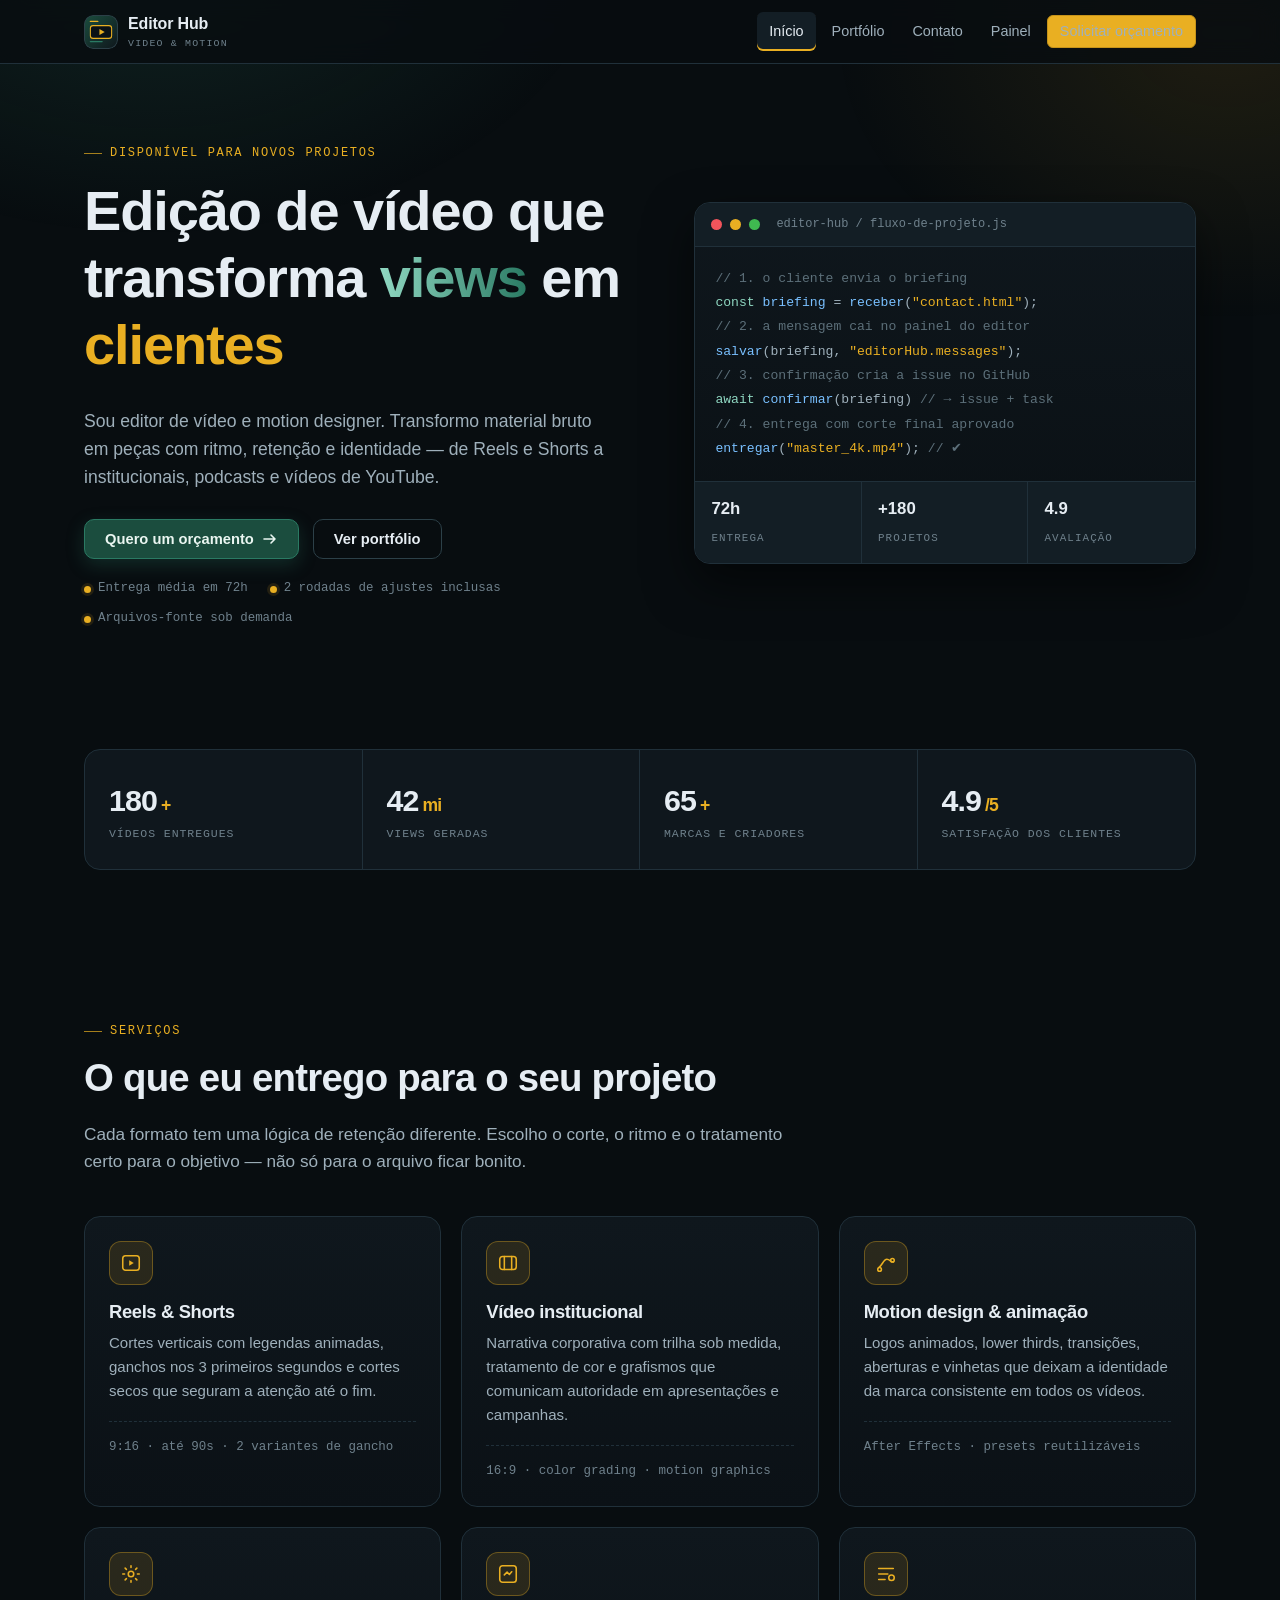
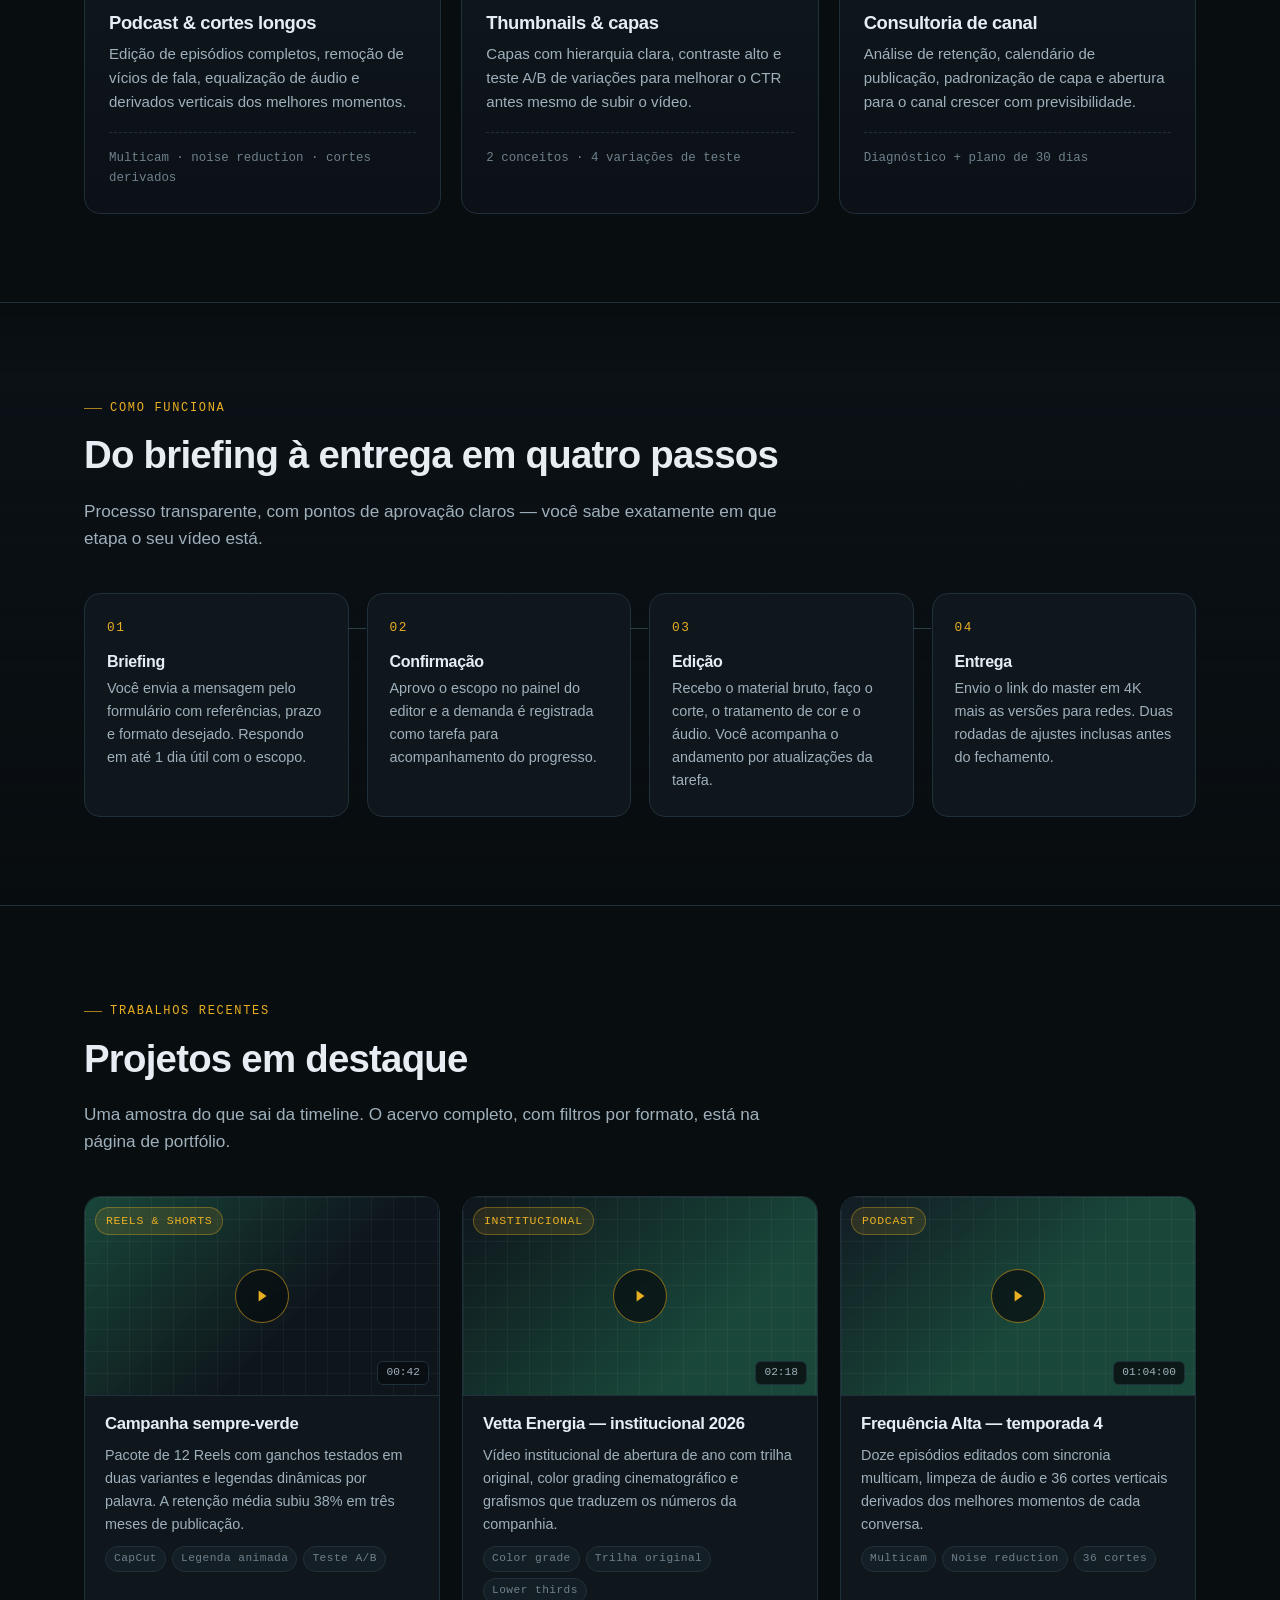
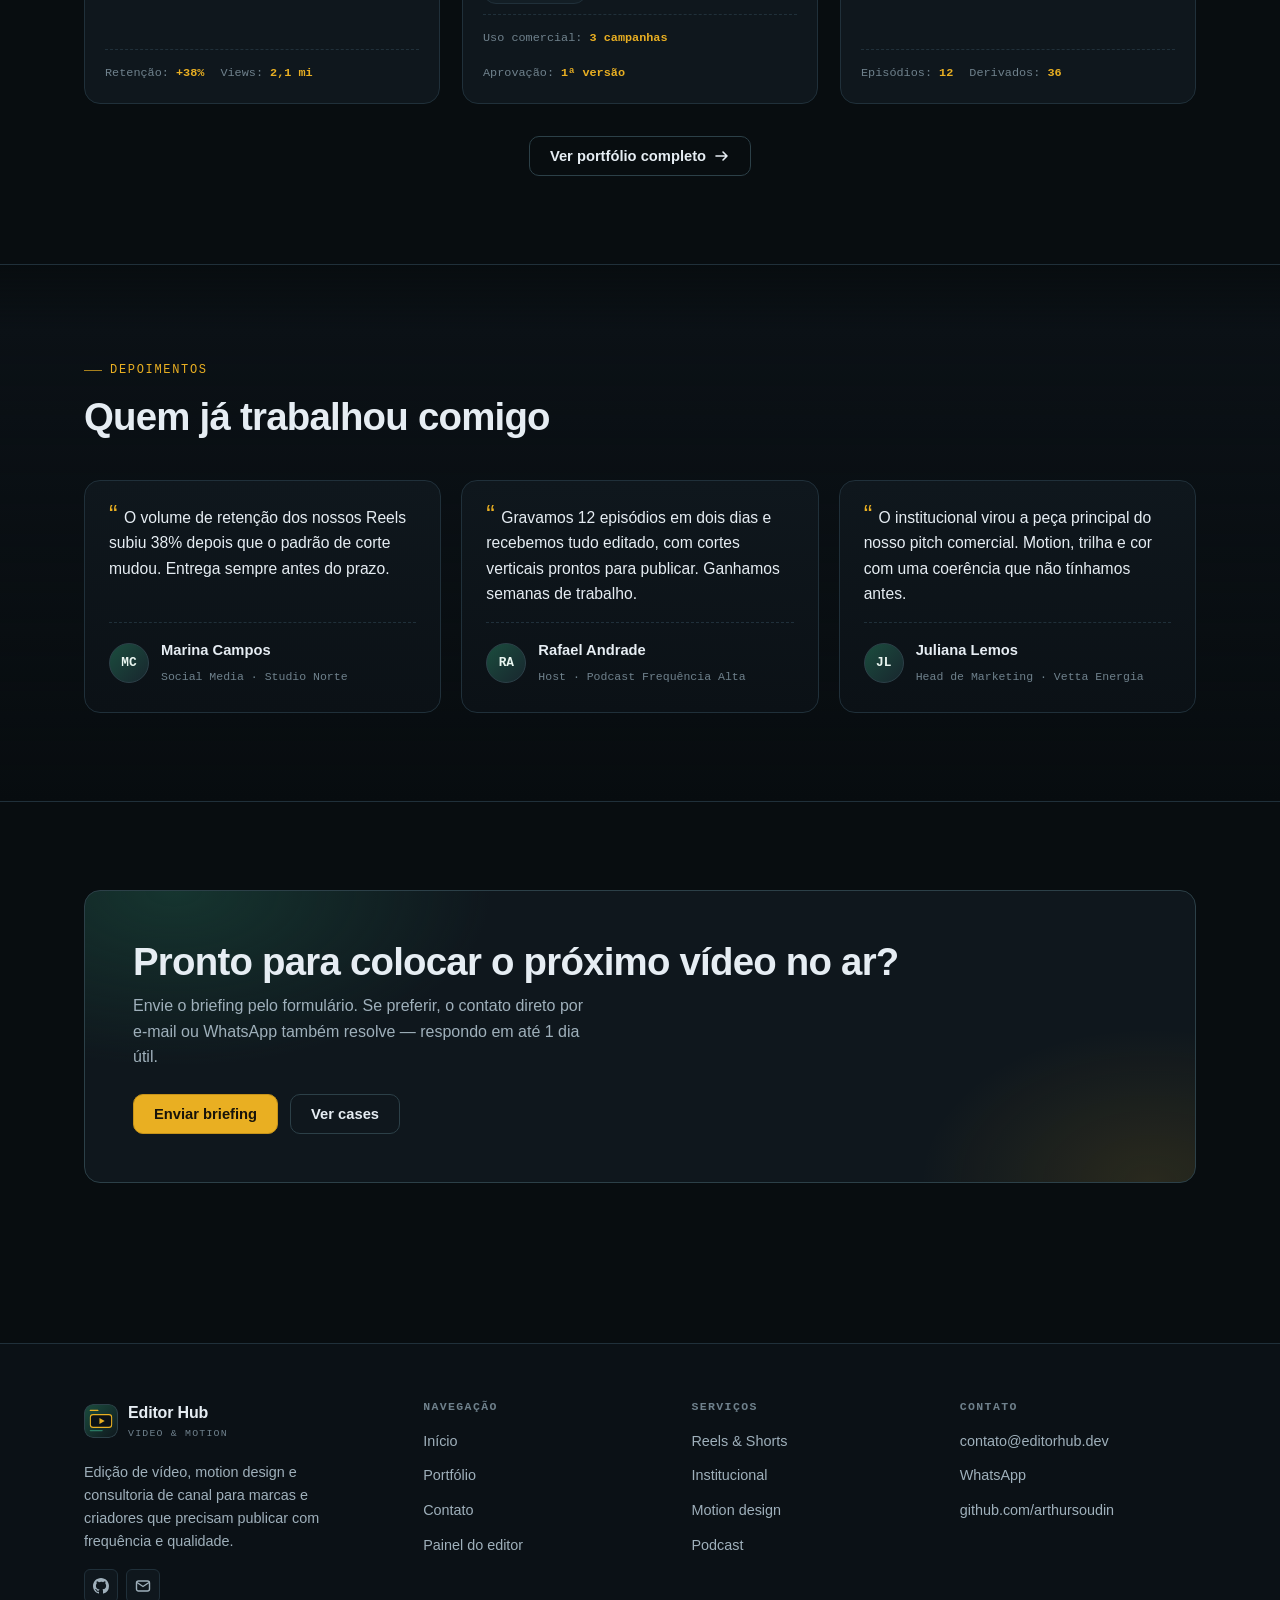
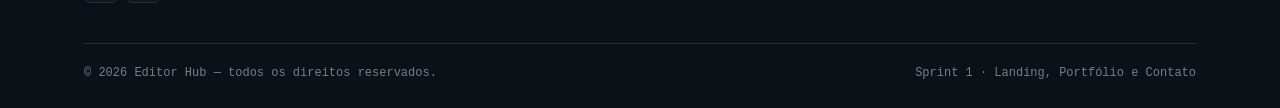
==== src/client/index.html @ c3c6f7ea "Primeiro commit basico do codigo" ====
<!DOCTYPE html>
<html lang="pt-BR">
<head>
  <meta charset="UTF-8" />
  <meta name="viewport" content="width=device-width, initial-scale=1.0" />
  <title>Editor Hub — Edição de vídeo que gera resultado</title>
  <meta name="description" content="Edição de vídeo, motion design e cortes estratégicos para marcas e criadores. Reels, Shorts, institucionais e YouTube com entrega rápida e padrão de cinema." />
  <meta name="theme-color" content="#080d10" />
  <meta name="author" content="arthursoudin" />
  <meta property="og:type" content="website" />
  <meta property="og:title" content="Editor Hub — Edição de vídeo que gera resultado" />
  <meta property="og:description" content="Portfólio, serviços e contato direto com o editor. Reels, Shorts, institucionais e motion design." />
  <meta property="og:locale" content="pt_BR" />
  <link rel="icon" type="image/svg+xml" href="../../public/assets/logo.svg" />
  <script>document.documentElement.classList.add("js");</script>
  <link rel="stylesheet" href="style.css" />
</head>
<body>
  <a class="skip-link" href="#main">Ir para o conteúdo</a>

  <!-- ================= HEADER ================= -->
  <header class="site-header">
    <div class="site-header__inner">
      <a class="brand" href="index.html" aria-label="Editor Hub — página inicial">
        <img class="brand__mark" src="../../public/assets/logo.svg" alt="" width="34" height="34" />
        <span class="brand__text">
          Editor Hub
          <small>video &amp; motion</small>
        </span>
      </a>

      <button class="nav-toggle" type="button" aria-expanded="false" aria-controls="site-nav" aria-label="Abrir menu">
        <span class="nav-toggle__bars"></span>
      </button>

      <nav class="site-nav" id="site-nav" aria-label="Navegação principal">
        <ul>
          <li><a href="index.html" data-nav="index">Início</a></li>
          <li><a href="portfolio.html" data-nav="portfolio">Portfólio</a></li>
          <li><a href="contact.html" data-nav="contact">Contato</a></li>
          <li><a href="../../src/admin/dashboard.html" data-nav="admin">Painel</a></li>
          <li><a class="btn btn--accent btn--sm" href="contact.html">Solicitar orçamento</a></li>
        </ul>
      </nav>
    </div>
  </header>

  <main id="main">
    <!-- ================= HERO ================= -->
    <section class="hero">
      <div class="container hero__grid">
        <div class="reveal">
          <span class="eyebrow">Disponível para novos projetos</span>
          <h1 class="hero__title">
            Edição de vídeo que transforma <em>views</em> em <span>clientes</span>
          </h1>
          <p class="hero__lead">
            Sou editor de vídeo e motion designer. Transformo material bruto em peças com
            ritmo, retenção e identidade — de Reels e Shorts a institucionais, podcasts e
            vídeos de YouTube.
          </p>

          <div class="hero__actions">
            <a class="btn btn--primary" href="contact.html">
              Quero um orçamento
              <svg viewBox="0 0 16 16" width="16" height="16" fill="none" stroke="currentColor" stroke-width="1.6" aria-hidden="true"><path d="M2 8h11M9 4l4 4-4 4" stroke-linecap="round" stroke-linejoin="round" /></svg>
            </a>
            <a class="btn btn--ghost" href="portfolio.html">Ver portfólio</a>
          </div>

          <div class="hero__meta">
            <span><i class="dot"></i> Entrega média em 72h</span>
            <span><i class="dot"></i> 2 rodadas de ajustes inclusas</span>
            <span><i class="dot"></i> Arquivos-fonte sob demanda</span>
          </div>
        </div>

        <div class="panel reveal reveal--delay-2" aria-hidden="true">
          <div class="panel__bar">
            <span class="dot-window"></span>
            <span class="dot-window"></span>
            <span class="dot-window"></span>
            <span class="panel__title">editor-hub / fluxo-de-projeto.js</span>
          </div>
          <div class="panel__body">
            <span class="ln"><span class="cmt">// 1. o cliente envia o briefing</span></span>
            <span class="ln"><span class="key">const</span> <span class="fn">briefing</span> = <span class="fn">receber</span>(<span class="str">"contact.html"</span>);</span>
            <span class="ln"></span>
            <span class="ln"><span class="cmt">// 2. a mensagem cai no painel do editor</span></span>
            <span class="ln"><span class="fn">salvar</span>(briefing, <span class="str">"editorHub.messages"</span>);</span>
            <span class="ln"></span>
            <span class="ln"><span class="cmt">// 3. confirmação cria a issue no GitHub</span></span>
            <span class="ln"><span class="key">await</span> <span class="fn">confirmar</span>(briefing) <span class="cmt">// → issue + task</span></span>
            <span class="ln"></span>
            <span class="ln"><span class="cmt">// 4. entrega com corte final aprovado</span></span>
            <span class="ln"><span class="fn">entregar</span>(<span class="str">"master_4k.mp4"</span>); <span class="cmt">// ✔</span></span>
          </div>
          <div class="panel__hud">
            <div><strong>72h</strong><span>entrega</span></div>
            <div><strong>+180</strong><span>projetos</span></div>
            <div><strong>4.9</strong><span>avaliação</span></div>
          </div>
        </div>
      </div>
    </section>
    <!-- ================= STATS ================= -->
    <section class="section section--tight">
      <div class="container">
        <div class="stats reveal">
          <div class="stat">
            <div class="stat__value">180<i>+</i></div>
            <div class="stat__label">Vídeos entregues</div>
          </div>
          <div class="stat">
            <div class="stat__value">42<i>mi</i></div>
            <div class="stat__label">Views geradas</div>
          </div>
          <div class="stat">
            <div class="stat__value">65<i>+</i></div>
            <div class="stat__label">Marcas e criadores</div>
          </div>
          <div class="stat">
            <div class="stat__value">4.9<i>/5</i></div>
            <div class="stat__label">Satisfação dos clientes</div>
          </div>
        </div>
      </div>
    </section>

    <!-- ================= SERVIÇOS ================= -->
    <section class="section" id="servicos">
      <div class="container">
        <div class="section-head reveal">
          <span class="eyebrow">Serviços</span>
          <h2>O que eu entrego para o seu projeto</h2>
          <p class="lead">
            Cada formato tem uma lógica de retenção diferente. Escolho o corte, o ritmo e o
            tratamento certo para o objetivo — não só para o arquivo ficar bonito.
          </p>
        </div>

        <div class="grid grid--3">
          <article class="card card--interactive reveal">
            <div class="card__icon">
              <svg viewBox="0 0 24 24" fill="none" stroke="currentColor" stroke-width="1.7" aria-hidden="true"><rect x="3" y="4" width="18" height="16" rx="3" /><path d="M10 9l5 3-5 3V9z" fill="currentColor" stroke="none" /></svg>
            </div>
            <h3 class="card__title">Reels &amp; Shorts</h3>
            <p class="card__text">
              Cortes verticais com legendas animadas, ganchos nos 3 primeiros segundos e
              cortes secos que seguram a atenção até o fim.
            </p>
            <div class="card__foot">9:16 · até 90s · 2 variantes de gancho</div>
          </article>

          <article class="card card--interactive reveal reveal--delay-1">
            <div class="card__icon">
              <svg viewBox="0 0 24 24" fill="none" stroke="currentColor" stroke-width="1.7" aria-hidden="true"><rect x="3" y="5" width="18" height="14" rx="3" /><path d="M8 5v14M16 5v14" stroke-linecap="round" /></svg>
            </div>
            <h3 class="card__title">Vídeo institucional</h3>
            <p class="card__text">
              Narrativa corporativa com trilha sob medida, tratamento de cor e grafismos que
              comunicam autoridade em apresentações e campanhas.
            </p>
            <div class="card__foot">16:9 · color grading · motion graphics</div>
          </article>

          <article class="card card--interactive reveal reveal--delay-2">
            <div class="card__icon">
              <svg viewBox="0 0 24 24" fill="none" stroke="currentColor" stroke-width="1.7" aria-hidden="true"><path d="M4 17c4-2 5-9 9-9 3 0 4 3 7 3" stroke-linecap="round" /><circle cx="5" cy="19" r="2" /><circle cx="19" cy="9" r="2" /></svg>
            </div>
            <h3 class="card__title">Motion design &amp; animação</h3>
            <p class="card__text">
              Logos animados, lower thirds, transições, aberturas e vinhetas que deixam a
              identidade da marca consistente em todos os vídeos.
            </p>
            <div class="card__foot">After Effects · presets reutilizáveis</div>
          </article>

          <article class="card card--interactive reveal">
            <div class="card__icon">
              <svg viewBox="0 0 24 24" fill="none" stroke="currentColor" stroke-width="1.7" aria-hidden="true"><path d="M12 15a3 3 0 100-6 3 3 0 000 6z" /><path d="M12 3v2M12 19v2M3 12h2M19 12h2M5.6 5.6l1.4 1.4M17 17l1.4 1.4M18.4 5.6L17 7M7 17l-1.4 1.4" stroke-linecap="round" /></svg>
            </div>
            <h3 class="card__title">Podcast &amp; cortes longos</h3>
            <p class="card__text">
              Edição de episódios completos, remoção de vícios de fala, equalização de áudio
              e derivados verticais dos melhores momentos.
            </p>
            <div class="card__foot">Multicam · noise reduction · cortes derivados</div>
          </article>

          <article class="card card--interactive reveal reveal--delay-1">
            <div class="card__icon">
              <svg viewBox="0 0 24 24" fill="none" stroke="currentColor" stroke-width="1.7" aria-hidden="true"><rect x="3" y="3" width="18" height="18" rx="3" /><path d="M8 13l3-3 2.5 2.5L16 9.5" stroke-linecap="round" stroke-linejoin="round" /></svg>
            </div>
            <h3 class="card__title">Thumbnails &amp; capas</h3>
            <p class="card__text">
              Capas com hierarquia clara, contraste alto e teste A/B de variações para
              melhorar o CTR antes mesmo de subir o vídeo.
            </p>
            <div class="card__foot">2 conceitos · 4 variações de teste</div>
          </article>

          <article class="card card--interactive reveal reveal--delay-2">
            <div class="card__icon">
              <svg viewBox="0 0 24 24" fill="none" stroke="currentColor" stroke-width="1.7" aria-hidden="true"><path d="M4 6h16M4 12h10M4 18h7" stroke-linecap="round" /><circle cx="18" cy="16" r="3" /></svg>
            </div>
            <h3 class="card__title">Consultoria de canal</h3>
            <p class="card__text">
              Análise de retenção, calendário de publicação, padronização de capa e abertura
              para o canal crescer com previsibilidade.
            </p>
            <div class="card__foot">Diagnóstico + plano de 30 dias</div>
          </article>
        </div>
      </div>
    </section>
    <!-- ================= PROCESSO ================= -->
    <section class="section section--alt" id="processo">
      <div class="container">
        <div class="section-head reveal">
          <span class="eyebrow">Como funciona</span>
          <h2>Do briefing à entrega em quatro passos</h2>
          <p class="lead">
            Processo transparente, com pontos de aprovação claros — você sabe exatamente em
            que etapa o seu vídeo está.
          </p>
        </div>

        <div class="steps">
          <article class="step reveal">
            <h3>Briefing</h3>
            <p>
              Você envia a mensagem pelo formulário com referências, prazo e formato desejado.
              Respondo em até 1 dia útil com o escopo.
            </p>
          </article>
          <article class="step reveal reveal--delay-1">
            <h3>Confirmação</h3>
            <p>
              Aprovo o escopo no painel do editor e a demanda é registrada como tarefa para
              acompanhamento do progresso.
            </p>
          </article>
          <article class="step reveal reveal--delay-2">
            <h3>Edição</h3>
            <p>
              Recebo o material bruto, faço o corte, o tratamento de cor e o áudio. Você
              acompanha o andamento por atualizações da tarefa.
            </p>
          </article>
          <article class="step reveal reveal--delay-3">
            <h3>Entrega</h3>
            <p>
              Envio o link do master em 4K mais as versões para redes. Duas rodadas de ajustes
              inclusas antes do fechamento.
            </p>
          </article>
        </div>
      </div>
    </section>

    <!-- ================= DESTAQUES ================= -->
    <section class="section" id="destaques">
      <div class="container">
        <div class="section-head reveal">
          <span class="eyebrow">Trabalhos recentes</span>
          <h2>Projetos em destaque</h2>
          <p class="lead">
            Uma amostra do que sai da timeline. O acervo completo, com filtros por formato,
            está na página de portfólio.
          </p>
        </div>

        <div class="work-grid" id="featured-grid" data-featured="3">
          <noscript>
            <p class="empty-state">
              Ative o JavaScript para ver os destaques ou acesse
              <a href="portfolio.html">a página de portfólio</a>.
            </p>
          </noscript>
        </div>

        <div class="row mt-4" style="justify-content: center">
          <a class="btn btn--ghost" href="portfolio.html">
            Ver portfólio completo
            <svg viewBox="0 0 16 16" width="16" height="16" fill="none" stroke="currentColor" stroke-width="1.6" aria-hidden="true"><path d="M2 8h11M9 4l4 4-4 4" stroke-linecap="round" stroke-linejoin="round" /></svg>
          </a>
        </div>
      </div>
    </section>

    <!-- ================= DEPOIMENTOS ================= -->
    <section class="section section--alt" id="depoimentos">
      <div class="container">
        <div class="section-head reveal">
          <span class="eyebrow">Depoimentos</span>
          <h2>Quem já trabalhou comigo</h2>
        </div>

        <div class="grid grid--3">
          <article class="card quote reveal">
            <p class="quote__text">
              O volume de retenção dos nossos Reels subiu 38% depois que o padrão de corte
              mudou. Entrega sempre antes do prazo.
            </p>
            <div class="quote__author">
              <span class="avatar">MC</span>
              <span>
                <strong>Marina Campos</strong>
                <small>Social Media · Studio Norte</small>
              </span>
            </div>
          </article>

          <article class="card quote reveal reveal--delay-1">
            <p class="quote__text">
              Gravamos 12 episódios em dois dias e recebemos tudo editado, com cortes verticais
              prontos para publicar. Ganhamos semanas de trabalho.
            </p>
            <div class="quote__author">
              <span class="avatar">RA</span>
              <span>
                <strong>Rafael Andrade</strong>
                <small>Host · Podcast Frequência Alta</small>
              </span>
            </div>
          </article>

          <article class="card quote reveal reveal--delay-2">
            <p class="quote__text">
              O institucional virou a peça principal do nosso pitch comercial. Motion, trilha e
              cor com uma coerência que não tínhamos antes.
            </p>
            <div class="quote__author">
              <span class="avatar">JL</span>
              <span>
                <strong>Juliana Lemos</strong>
                <small>Head de Marketing · Vetta Energia</small>
              </span>
            </div>
          </article>
        </div>
      </div>
    </section>

    <!-- ================= CTA ================= -->
    <section class="section">
      <div class="container">
        <div class="cta reveal">
          <div>
            <h2>Pronto para colocar o próximo vídeo no ar?</h2>
            <p>
              Envie o briefing pelo formulário. Se preferir, o contato direto por e-mail ou
              WhatsApp também resolve — respondo em até 1 dia útil.
            </p>
          </div>
          <div class="cta__actions">
            <a class="btn btn--accent" href="contact.html">Enviar briefing</a>
            <a class="btn btn--ghost" href="portfolio.html">Ver cases</a>
          </div>
        </div>
      </div>
    </section>


  </main>

  <!-- ================= FOOTER ================= -->
  <footer class="site-footer">
    <div class="container">
      <div class="footer-grid">
        <div>
          <a class="brand" href="index.html">
            <img class="brand__mark" src="../../public/assets/logo.svg" alt="" width="34" height="34" />
            <span class="brand__text">
              Editor Hub
              <small>video &amp; motion</small>
            </span>
          </a>
          <p class="footer-about mt-2">
            Edição de vídeo, motion design e consultoria de canal para marcas e criadores que
            precisam publicar com frequência e qualidade.
          </p>
          <div class="social mt-2">
            <a href="https://github.com/arthursoudin" target="_blank" rel="noopener noreferrer" aria-label="GitHub">
              <svg viewBox="0 0 16 16" fill="currentColor" aria-hidden="true"><path d="M8 0C3.58 0 0 3.58 0 8c0 3.54 2.29 6.53 5.47 7.59.4.07.55-.17.55-.38 0-.19-.01-.82-.01-1.49-2.01.37-2.53-.49-2.69-.94-.09-.23-.48-.94-.82-1.13-.28-.15-.68-.52-.01-.53.63-.01 1.08.58 1.23.82.72 1.21 1.87.87 2.33.66.07-.52.28-.87.51-1.07-1.78-.2-3.64-.89-3.64-3.95 0-.87.31-1.59.82-2.15-.08-.2-.36-1.02.08-2.12 0 0 .67-.21 2.2.82a7.4 7.4 0 0 1 2-.27c.68 0 1.36.09 2 .27 1.53-1.04 2.2-.82 2.2-.82.44 1.1.16 1.92.08 2.12.51.56.82 1.27.82 2.15 0 3.07-1.87 3.75-3.65 3.95.29.25.54.73.54 1.48 0 1.07-.01 1.93-.01 2.2 0 .21.15.46.55.38A8.01 8.01 0 0 0 16 8c0-4.42-3.58-8-8-8Z" /></svg>
            </a>
            <a href="contact.html" aria-label="E-mail">
              <svg viewBox="0 0 16 16" fill="none" stroke="currentColor" stroke-width="1.4" aria-hidden="true"><rect x="1.5" y="3" width="13" height="10" rx="2" /><path d="M2 4.5l6 4 6-4" /></svg>
            </a>
          </div>
        </div>

        <div>
          <h3 class="footer-title">Navegação</h3>
          <ul class="footer-links">
            <li><a href="index.html">Início</a></li>
            <li><a href="portfolio.html">Portfólio</a></li>
            <li><a href="contact.html">Contato</a></li>
            <li><a href="../../src/admin/dashboard.html">Painel do editor</a></li>
          </ul>
        </div>

        <div>
          <h3 class="footer-title">Serviços</h3>
          <ul class="footer-links">
            <li><a href="index.html#servicos">Reels &amp; Shorts</a></li>
            <li><a href="index.html#servicos">Institucional</a></li>
            <li><a href="index.html#servicos">Motion design</a></li>
            <li><a href="index.html#servicos">Podcast</a></li>
          </ul>
        </div>

        <div>
          <h3 class="footer-title">Contato</h3>
          <ul class="footer-links">
            <li><a href="mailto:contato@editorhub.dev">contato@editorhub.dev</a></li>
            <li><a href="https://wa.me/5511999999999" target="_blank" rel="noopener noreferrer">WhatsApp</a></li>
            <li><a href="https://github.com/arthursoudin" target="_blank" rel="noopener noreferrer">github.com/arthursoudin</a></li>
          </ul>
        </div>
      </div>

      <div class="footer-bottom">
        <span>&copy; <span data-current-year>2026</span> Editor Hub — todos os direitos reservados.</span>
        <span>Sprint 1 · Landing, Portfólio e Contato</span>
      </div>
    </div>
  </footer>

  <!-- ================= MODAL (lightbox de projeto) ================= -->
  <div class="modal" id="work-modal" role="dialog" aria-modal="true" aria-labelledby="work-modal-title" aria-hidden="true">
    <div class="modal__dialog">
      <button class="modal__close" type="button" data-modal-close aria-label="Fechar">&times;</button>
      <div class="modal__media" id="work-modal-media"><p>placeholder de vídeo</p></div>
      <div class="modal__body">
        <span class="badge badge--accent" id="work-modal-category">Categoria</span>
        <h3 id="work-modal-title">Título do projeto</h3>
        <p class="text-dim" id="work-modal-description"></p>
        <div class="modal__meta">
          <div><span>Cliente</span><strong id="work-modal-client">—</strong></div>
          <div><span>Duração</span><strong id="work-modal-duration">—</strong></div>
          <div><span>Formato</span><strong id="work-modal-format">—</strong></div>
        </div>
        <div class="tag-list" id="work-modal-tags"></div>
        <div class="row mt-3">
          <a class="btn btn--primary" href="contact.html">Quero algo parecido</a>
          <a class="btn btn--ghost" href="portfolio.html">Mais projetos</a>
        </div>
      </div>
    </div>
  </div>

  <div class="toast-stack" id="toast-stack" aria-live="polite" aria-atomic="false"></div>

  <script src="../core/storage.js"></script>
  <script src="client.js"></script>
</body>
</html>
---- src/client/style.css ----
/* ============================================================
   EDITOR HUB — Design System (Dark Mode inspirado no GitHub Copilot)
   Sprint 1: Landing Page, Portfólio e Contato
   Paleta base: #1B4D3E (verde institucional) + #E9AF22 (dourado acento)
   ============================================================ */

/* ------------------------------------------------------------
   1. TOKENS
   ------------------------------------------------------------ */
:root {
  /* Superfícies */
  --bg: #080d10;
  --bg-alt: #0b1116;
  --surface: #0f171d;
  --surface-2: #131e25;
  --surface-3: #18262e;

  /* Bordas sutis (estilo GitHub) */
  --border: #20303a;
  --border-strong: #2c4048;
  --border-accent: rgba(233, 175, 34, 0.35);

  /* Texto */
  --text: #e6edf3;
  --text-dim: #9fb0bb;
  --text-faint: #6f818c;

  /* Marca */
  --primary: #1b4d3e;
  --primary-soft: #2a7a63;
  --primary-glow: rgba(42, 122, 99, 0.28);
  --accent: #e9af22;
  --accent-dim: #c6931a;
  --accent-soft: rgba(233, 175, 34, 0.12);

  /* Semânticas */
  --success: #3fb950;
  --warning: #d29922;
  --danger: #f2545b;
  --info: #58a6ff;

  /* Tipografia */
  --font-sans: -apple-system, BlinkMacSystemFont, "Segoe UI", "Noto Sans",
    Helvetica, Arial, sans-serif;
  --font-mono: ui-monospace, SFMono-Regular, "SF Mono", Menlo, Consolas,
    "Liberation Mono", monospace;

  /* Layout */
  --container: 1160px;
  --radius-sm: 6px;
  --radius: 10px;
  --radius-lg: 16px;
  --header-h: 64px;

  /* Sombras */
  --shadow-sm: 0 1px 2px rgba(0, 0, 0, 0.45);
  --shadow: 0 8px 24px rgba(0, 0, 0, 0.45);
  --shadow-lg: 0 20px 48px rgba(0, 0, 0, 0.55);

  --transition: 180ms ease;
}

/* ------------------------------------------------------------
   2. RESET / BASE
   ------------------------------------------------------------ */
*,
*::before,
*::after {
  box-sizing: border-box;
}

html {
  scroll-behavior: smooth;
  scroll-padding-top: calc(var(--header-h) + 24px);
  -webkit-text-size-adjust: 100%;
}

body {
  margin: 0;
  background-color: var(--bg);
  color: var(--text);
  font-family: var(--font-sans);
  font-size: 16px;
  line-height: 1.6;
  -webkit-font-smoothing: antialiased;
  overflow-x: hidden;
}

/* Brilho ambiente (assinatura visual Copilot) */
body::before {
  content: "";
  position: fixed;
  inset: 0;
  pointer-events: none;
  z-index: 0;
  background:
    radial-gradient(60vw 40vw at 12% -8%, rgba(42, 122, 99, 0.22), transparent 60%),
    radial-gradient(50vw 36vw at 96% 4%, rgba(233, 175, 34, 0.1), transparent 62%);
}

body > * {
  position: relative;
  z-index: 1;
}

img,
svg,
video {
  max-width: 100%;
  display: block;
}

h1,
h2,
h3,
h4 {
  margin: 0 0 0.5em;
  line-height: 1.2;
  letter-spacing: -0.02em;
  font-weight: 700;
}

h1 {
  font-size: clamp(2.1rem, 5vw, 3.5rem);
}

h2 {
  font-size: clamp(1.6rem, 3.2vw, 2.4rem);
}

h3 {
  font-size: 1.15rem;
}

p {
  margin: 0 0 1rem;
}

a {
  color: var(--accent);
  text-decoration: none;
  transition: color var(--transition);
}

a:hover {
  color: #f6c85a;
}

ul {
  margin: 0;
  padding: 0;
  list-style: none;
}

code,
kbd {
  font-family: var(--font-mono);
  font-size: 0.85em;
  background: var(--surface-2);
  border: 1px solid var(--border);
  border-radius: var(--radius-sm);
  padding: 0.15em 0.45em;
  color: var(--text-dim);
}

:focus-visible {
  outline: 2px solid var(--accent);
  outline-offset: 2px;
  border-radius: var(--radius-sm);
}

::selection {
  background: var(--accent-soft);
  color: #fff;
}

/* Scrollbar */
::-webkit-scrollbar {
  width: 10px;
  height: 10px;
}

::-webkit-scrollbar-track {
  background: var(--bg);
}

::-webkit-scrollbar-thumb {
  background: var(--border-strong);
  border-radius: 999px;
}

::-webkit-scrollbar-thumb:hover {
  background: var(--primary-soft);
}

/* ------------------------------------------------------------
   3. LAYOUT
   ------------------------------------------------------------ */
.container {
  width: 100%;
  max-width: var(--container);
  margin: 0 auto;
  padding: 0 24px;
}

.section {
  padding: 88px 0;
}

.section--tight {
  padding: 56px 0;
}

.section--alt {
  background: linear-gradient(180deg, transparent, var(--bg-alt) 12%, transparent);
  border-top: 1px solid var(--border);
  border-bottom: 1px solid var(--border);
}

.grid {
  display: grid;
  gap: 20px;
}

.grid--2 {
  grid-template-columns: repeat(2, minmax(0, 1fr));
}

.grid--3 {
  grid-template-columns: repeat(3, minmax(0, 1fr));
}

.grid--4 {
  grid-template-columns: repeat(4, minmax(0, 1fr));
}

.stack {
  display: flex;
  flex-direction: column;
  gap: 16px;
}

.row {
  display: flex;
  flex-wrap: wrap;
  gap: 12px;
  align-items: center;
}

.section-head {
  max-width: 720px;
  margin-bottom: 40px;
}

.section-head--center {
  margin-left: auto;
  margin-right: auto;
  text-align: center;
}

.eyebrow {
  display: inline-flex;
  align-items: center;
  gap: 8px;
  font-family: var(--font-mono);
  font-size: 0.75rem;
  letter-spacing: 0.14em;
  text-transform: uppercase;
  color: var(--accent);
  margin-bottom: 14px;
}

.eyebrow::before {
  content: "";
  width: 18px;
  height: 1px;
  background: var(--accent);
  opacity: 0.7;
}

.lead {
  font-size: 1.075rem;
  color: var(--text-dim);
}

.text-dim {
  color: var(--text-dim);
}

.text-center {
  text-align: center;
}

.mt-0 { margin-top: 0; }
.mt-1 { margin-top: 8px; }
.mt-2 { margin-top: 16px; }
.mt-3 { margin-top: 24px; }
.mt-4 { margin-top: 32px; }
.mb-0 { margin-bottom: 0; }

.hidden {
  display: none !important;
}

.divider {
  height: 1px;
  background: var(--border);
  border: 0;
  margin: 48px 0;
}
/* ------------------------------------------------------------
   4. HEADER / NAVEGAÇÃO
   ------------------------------------------------------------ */
.site-header {
  position: sticky;
  top: 0;
  z-index: 50;
  height: var(--header-h);
  display: flex;
  align-items: center;
  background: rgba(8, 13, 16, 0.82);
  backdrop-filter: blur(12px);
  border-bottom: 1px solid var(--border);
}

.site-header__inner {
  width: 100%;
  max-width: var(--container);
  margin: 0 auto;
  padding: 0 24px;
  display: flex;
  align-items: center;
  gap: 20px;
}

.brand {
  display: inline-flex;
  align-items: center;
  gap: 10px;
  color: var(--text);
  font-weight: 700;
  letter-spacing: -0.01em;
}

.brand:hover {
  color: var(--text);
}

.brand__mark {
  width: 34px;
  height: 34px;
  border-radius: 9px;
}

.brand__text small {
  display: block;
  font-family: var(--font-mono);
  font-size: 0.62rem;
  font-weight: 400;
  letter-spacing: 0.12em;
  text-transform: uppercase;
  color: var(--text-faint);
}

.site-nav {
  margin-left: auto;
}

.site-nav ul {
  display: flex;
  align-items: center;
  gap: 4px;
}

.site-nav a {
  display: inline-block;
  padding: 8px 12px;
  border-radius: var(--radius-sm);
  color: var(--text-dim);
  font-size: 0.9rem;
  font-weight: 500;
  transition: background var(--transition), color var(--transition);
}

.site-nav a:hover {
  background: var(--surface-2);
  color: var(--text);
}

.site-nav a.is-active {
  color: var(--text);
  background: var(--surface-2);
  box-shadow: inset 0 -2px 0 var(--accent);
}

.nav-toggle {
  display: none;
  margin-left: auto;
  width: 40px;
  height: 40px;
  align-items: center;
  justify-content: center;
  background: var(--surface);
  border: 1px solid var(--border);
  border-radius: var(--radius-sm);
  color: var(--text);
  cursor: pointer;
}

.nav-toggle:hover {
  border-color: var(--border-strong);
  background: var(--surface-2);
}

.nav-toggle__bars,
.nav-toggle__bars::before,
.nav-toggle__bars::after {
  content: "";
  display: block;
  width: 18px;
  height: 2px;
  border-radius: 2px;
  background: currentColor;
  transition: transform var(--transition), opacity var(--transition);
}

.nav-toggle__bars::before {
  transform: translateY(-6px);
}

.nav-toggle__bars::after {
  transform: translateY(4px);
}

/* ------------------------------------------------------------
   5. BOTÕES
   ------------------------------------------------------------ */
.btn {
  --btn-bg: var(--surface-2);
  --btn-fg: var(--text);
  --btn-bd: var(--border-strong);
  display: inline-flex;
  align-items: center;
  justify-content: center;
  gap: 8px;
  padding: 11px 20px;
  border-radius: var(--radius);
  border: 1px solid var(--btn-bd);
  background: var(--btn-bg);
  color: var(--btn-fg);
  font: inherit;
  font-size: 0.92rem;
  font-weight: 600;
  line-height: 1.1;
  cursor: pointer;
  text-decoration: none;
  transition: transform var(--transition), background var(--transition),
    border-color var(--transition), box-shadow var(--transition),
    color var(--transition);
}

.btn:hover {
  color: var(--btn-fg);
  transform: translateY(-1px);
}

.btn:active {
  transform: translateY(0);
}

.btn--primary {
  --btn-bg: var(--primary);
  --btn-bd: #2a7a63;
  --btn-fg: #eaf6f1;
  box-shadow: 0 6px 18px var(--primary-glow);
}

.btn--primary:hover {
  --btn-bg: var(--primary-soft);
}

.btn--accent {
  --btn-bg: var(--accent);
  --btn-bd: var(--accent-dim);
  --btn-fg: #17130a;
}

.btn--accent:hover {
  --btn-bg: #f6c85a;
}

.btn--ghost {
  --btn-bg: transparent;
  --btn-fg: var(--text);
  --btn-bd: var(--border-strong);
}

.btn--ghost:hover {
  --btn-bg: var(--surface-2);
  --btn-bd: var(--primary-soft);
}

.btn--block {
  width: 100%;
}

.btn--sm {
  padding: 8px 14px;
  font-size: 0.84rem;
}

.btn[disabled],
.btn[aria-disabled="true"] {
  opacity: 0.6;
  cursor: not-allowed;
  transform: none;
}
/* ------------------------------------------------------------
   6. CARDS / BADGES / CHIPS
   ------------------------------------------------------------ */
.card {
  position: relative;
  background: linear-gradient(180deg, var(--surface), var(--bg-alt));
  border: 1px solid var(--border);
  border-radius: var(--radius-lg);
  padding: 24px;
  transition: border-color var(--transition), transform var(--transition),
    box-shadow var(--transition);
}

.card:hover {
  border-color: var(--border-strong);
}

.card--interactive:hover {
  transform: translateY(-3px);
  border-color: var(--border-accent);
  box-shadow: var(--shadow);
}

.card__icon {
  width: 44px;
  height: 44px;
  display: grid;
  place-items: center;
  border-radius: 12px;
  background: var(--accent-soft);
  border: 1px solid var(--border-accent);
  color: var(--accent);
  margin-bottom: 16px;
}

.card__icon svg {
  width: 22px;
  height: 22px;
}

.card__title {
  margin-bottom: 8px;
}

.card__text {
  color: var(--text-dim);
  font-size: 0.94rem;
  margin-bottom: 0;
}

.card__foot {
  margin-top: 18px;
  padding-top: 16px;
  border-top: 1px dashed var(--border);
  font-family: var(--font-mono);
  font-size: 0.78rem;
  color: var(--text-faint);
}

.badge {
  display: inline-flex;
  align-items: center;
  gap: 6px;
  padding: 4px 10px;
  border-radius: 999px;
  border: 1px solid var(--border-strong);
  background: var(--surface-2);
  color: var(--text-dim);
  font-family: var(--font-mono);
  font-size: 0.72rem;
  letter-spacing: 0.06em;
  text-transform: uppercase;
}

.badge--accent {
  border-color: var(--border-accent);
  background: var(--accent-soft);
  color: var(--accent);
}

.badge--primary {
  border-color: rgba(42, 122, 99, 0.5);
  background: rgba(27, 77, 62, 0.35);
  color: #8fd7c1;
}

.badge--success {
  border-color: rgba(63, 185, 80, 0.45);
  background: rgba(63, 185, 80, 0.12);
  color: var(--success);
}

.dot {
  width: 7px;
  height: 7px;
  border-radius: 50%;
  background: var(--accent);
  box-shadow: 0 0 0 3px var(--accent-soft);
}

.chips {
  display: flex;
  flex-wrap: wrap;
  gap: 10px;
}

.chip {
  padding: 8px 16px;
  border-radius: 999px;
  border: 1px solid var(--border-strong);
  background: var(--surface);
  color: var(--text-dim);
  font: inherit;
  font-size: 0.86rem;
  font-weight: 500;
  cursor: pointer;
  transition: all var(--transition);
}

.chip:hover {
  color: var(--text);
  border-color: var(--primary-soft);
}

.chip.is-active {
  background: var(--primary);
  border-color: #2a7a63;
  color: #eaf6f1;
  box-shadow: 0 4px 14px var(--primary-glow);
}

.tag-list {
  display: flex;
  flex-wrap: wrap;
  gap: 6px;
}

.tag {
  font-family: var(--font-mono);
  font-size: 0.7rem;
  letter-spacing: 0.04em;
  padding: 3px 8px;
  border-radius: 999px;
  border: 1px solid var(--border);
  background: var(--surface-2);
  color: var(--text-faint);
}
/* ------------------------------------------------------------
   7. HERO
   ------------------------------------------------------------ */
.hero {
  padding: 72px 0 64px;
  overflow: hidden;
}

.hero__grid {
  display: grid;
  grid-template-columns: 1.05fr 0.95fr;
  gap: 56px;
  align-items: center;
}

.hero__title span {
  color: var(--accent);
}

.hero__title em {
  font-style: normal;
  background: linear-gradient(90deg, #8fd7c1, var(--primary-soft));
  -webkit-background-clip: text;
  background-clip: text;
  -webkit-text-fill-color: transparent;
}

.hero__lead {
  font-size: 1.1rem;
  color: var(--text-dim);
  max-width: 54ch;
}

.hero__actions {
  display: flex;
  flex-wrap: wrap;
  gap: 14px;
  margin: 28px 0 20px;
}

.hero__meta {
  display: flex;
  flex-wrap: wrap;
  gap: 10px 22px;
  font-family: var(--font-mono);
  font-size: 0.78rem;
  color: var(--text-faint);
}

.hero__meta span {
  display: inline-flex;
  align-items: center;
  gap: 7px;
}

/* Painel estilo "editor" (assinatura visual Copilot) */
.panel {
  border: 1px solid var(--border);
  border-radius: var(--radius-lg);
  background: linear-gradient(180deg, var(--surface), #0a1014);
  box-shadow: var(--shadow-lg);
  overflow: hidden;
}

.panel__bar {
  display: flex;
  align-items: center;
  gap: 8px;
  padding: 12px 16px;
  border-bottom: 1px solid var(--border);
  background: var(--surface-2);
}

.panel__bar .dot-window {
  width: 11px;
  height: 11px;
  border-radius: 50%;
  background: var(--border-strong);
}

.panel__bar .dot-window:nth-child(1) { background: #f2545b; }
.panel__bar .dot-window:nth-child(2) { background: var(--accent); }
.panel__bar .dot-window:nth-child(3) { background: var(--success); }

.panel__title {
  margin-left: 8px;
  font-family: var(--font-mono);
  font-size: 0.75rem;
  color: var(--text-faint);
}

.panel__body {
  padding: 20px;
  font-family: var(--font-mono);
  font-size: 0.82rem;
  line-height: 1.85;
  color: var(--text-dim);
}

.panel__body .ln {
  display: block;
  white-space: pre-wrap;
}

.panel__body .cmt { color: #5c6f79; }
.panel__body .key { color: #8fd7c1; }
.panel__body .str { color: var(--accent); }
.panel__body .fn { color: #79c0ff; }

.panel__hud {
  display: grid;
  grid-template-columns: repeat(3, 1fr);
  border-top: 1px solid var(--border);
  background: var(--surface-2);
}

.panel__hud div {
  padding: 14px 16px;
  border-right: 1px solid var(--border);
}

.panel__hud div:last-child {
  border-right: 0;
}

.panel__hud strong {
  display: block;
  font-size: 1.05rem;
  color: var(--text);
}

.panel__hud span {
  font-family: var(--font-mono);
  font-size: 0.68rem;
  letter-spacing: 0.1em;
  text-transform: uppercase;
  color: var(--text-faint);
}

/* ------------------------------------------------------------
   8. STATS / LOGOS
   ------------------------------------------------------------ */
.stats {
  display: grid;
  grid-template-columns: repeat(4, minmax(0, 1fr));
  border: 1px solid var(--border);
  border-radius: var(--radius-lg);
  background: var(--surface);
  overflow: hidden;
}

.stat {
  padding: 26px 24px;
  border-right: 1px solid var(--border);
}

.stat:last-child {
  border-right: 0;
}

.stat__value {
  font-size: 1.9rem;
  font-weight: 700;
  letter-spacing: -0.03em;
  color: var(--text);
  display: flex;
  align-items: baseline;
  gap: 4px;
}

.stat__value i {
  font-style: normal;
  color: var(--accent);
  font-size: 1.1rem;
}

.stat__label {
  font-family: var(--font-mono);
  font-size: 0.72rem;
  letter-spacing: 0.08em;
  text-transform: uppercase;
  color: var(--text-faint);
}

.logos {
  display: flex;
  flex-wrap: wrap;
  gap: 14px 40px;
  align-items: center;
  justify-content: center;
  padding: 22px;
  border: 1px dashed var(--border);
  border-radius: var(--radius-lg);
  font-family: var(--font-mono);
  font-size: 0.85rem;
  letter-spacing: 0.16em;
  text-transform: uppercase;
  color: var(--text-faint);
}
/* ------------------------------------------------------------
   9. PROCESSO (STEPS)
   ------------------------------------------------------------ */
.steps {
  display: grid;
  grid-template-columns: repeat(4, minmax(0, 1fr));
  gap: 18px;
  counter-reset: step;
}

.step {
  position: relative;
  padding: 24px 22px;
  border: 1px solid var(--border);
  border-radius: var(--radius-lg);
  background: var(--surface);
}

.step::before {
  counter-increment: step;
  content: "0" counter(step);
  font-family: var(--font-mono);
  font-size: 0.8rem;
  color: var(--accent);
  display: block;
  margin-bottom: 14px;
  letter-spacing: 0.12em;
}

.step h3 {
  font-size: 1rem;
  margin-bottom: 6px;
}

.step p {
  margin: 0;
  font-size: 0.9rem;
  color: var(--text-dim);
}

.step::after {
  content: "";
  position: absolute;
  top: 34px;
  right: -18px;
  width: 18px;
  height: 1px;
  background: var(--border-strong);
}

.step:last-child::after {
  display: none;
}

/* ------------------------------------------------------------
   10. PORTFÓLIO
   ------------------------------------------------------------ */
.portfolio-toolbar {
  display: flex;
  flex-wrap: wrap;
  gap: 16px;
  align-items: center;
  justify-content: space-between;
  margin-bottom: 28px;
}

.search {
  position: relative;
  flex: 1 1 240px;
  max-width: 320px;
}

.search input {
  width: 100%;
  padding: 10px 14px 10px 38px;
  border-radius: var(--radius);
  border: 1px solid var(--border-strong);
  background: var(--surface);
  color: var(--text);
  font: inherit;
  font-size: 0.9rem;
}

.search input::placeholder {
  color: var(--text-faint);
}

.search input:focus {
  outline: none;
  border-color: var(--accent);
  box-shadow: 0 0 0 3px var(--accent-soft);
}

.search svg {
  position: absolute;
  left: 12px;
  top: 50%;
  transform: translateY(-50%);
  width: 16px;
  height: 16px;
  color: var(--text-faint);
}

.work-grid {
  display: grid;
  grid-template-columns: repeat(3, minmax(0, 1fr));
  gap: 22px;
}

.work {
  display: flex;
  flex-direction: column;
  border: 1px solid var(--border);
  border-radius: var(--radius-lg);
  background: var(--surface);
  overflow: hidden;
  transition: transform var(--transition), border-color var(--transition),
    box-shadow var(--transition);
}

.work:hover {
  transform: translateY(-4px);
  border-color: var(--border-accent);
  box-shadow: var(--shadow);
}

.work__thumb {
  position: relative;
  aspect-ratio: 16 / 9;
  display: grid;
  place-items: center;
  border-bottom: 1px solid var(--border);
  background: #0a1014;
  cursor: pointer;
}

.work__thumb::before {
  content: "";
  position: absolute;
  inset: 0;
  background-image: var(--thumb, linear-gradient(135deg, #1b4d3e, #0f171d));
  opacity: 0.9;
}

.work__thumb::after {
  content: "";
  position: absolute;
  inset: 0;
  background-image: linear-gradient(
      rgba(255, 255, 255, 0.04) 1px,
      transparent 1px
    ),
    linear-gradient(90deg, rgba(255, 255, 255, 0.04) 1px, transparent 1px);
  background-size: 22px 22px;
}

.work__play {
  position: relative;
  z-index: 1;
  width: 54px;
  height: 54px;
  display: grid;
  place-items: center;
  border-radius: 50%;
  background: rgba(8, 13, 16, 0.72);
  border: 1px solid rgba(233, 175, 34, 0.55);
  color: var(--accent);
  backdrop-filter: blur(4px);
  transition: transform var(--transition), background var(--transition);
}

.work:hover .work__play {
  transform: scale(1.08);
  background: rgba(8, 13, 16, 0.9);
}

.work__time {
  position: absolute;
  z-index: 1;
  right: 10px;
  bottom: 10px;
  padding: 2px 8px;
  border-radius: var(--radius-sm);
  background: rgba(8, 13, 16, 0.8);
  border: 1px solid var(--border);
  font-family: var(--font-mono);
  font-size: 0.7rem;
  color: var(--text-dim);
}

.work__cat {
  position: absolute;
  z-index: 1;
  left: 10px;
  top: 10px;
}

.work__body {
  padding: 18px 20px 20px;
  display: flex;
  flex-direction: column;
  gap: 10px;
  flex: 1;
}

.work__title {
  margin: 0;
  font-size: 1.05rem;
}

.work__desc {
  margin: 0;
  font-size: 0.9rem;
  color: var(--text-dim);
}

.work__metrics {
  display: flex;
  gap: 16px;
  flex-wrap: wrap;
  margin-top: auto;
  padding-top: 14px;
  border-top: 1px dashed var(--border);
  font-family: var(--font-mono);
  font-size: 0.74rem;
  color: var(--text-faint);
}

.work__metrics b {
  color: var(--accent);
  font-weight: 600;
}

.empty-state {
  grid-column: 1 / -1;
  text-align: center;
  padding: 56px 24px;
  border: 1px dashed var(--border);
  border-radius: var(--radius-lg);
  color: var(--text-dim);
}
/* ------------------------------------------------------------
   11. MODAL / LIGHTBOX
   ------------------------------------------------------------ */
.modal {
  position: fixed;
  inset: 0;
  z-index: 100;
  display: none;
  align-items: center;
  justify-content: center;
  padding: 24px;
  background: rgba(3, 6, 8, 0.78);
  backdrop-filter: blur(6px);
}

.modal.is-open {
  display: flex;
}

.modal[aria-hidden="false"] .modal__dialog {
  animation: modalIn 200ms ease;
}

.modal__dialog {
  position: relative;
  width: min(760px, 100%);
  max-height: 88vh;
  overflow: auto;
  background: var(--surface);
  border: 1px solid var(--border-strong);
  border-radius: var(--radius-lg);
  box-shadow: var(--shadow-lg);
}

.modal__media {
  position: relative;
  aspect-ratio: 16 / 9;
  background-image: var(--thumb, linear-gradient(135deg, #1b4d3e, #0f171d));
  border-bottom: 1px solid var(--border);
  display: grid;
  place-items: center;
}

.modal__media::after {
  content: "";
  position: absolute;
  inset: 0;
  background-image: linear-gradient(rgba(255, 255, 255, 0.05) 1px, transparent 1px),
    linear-gradient(90deg, rgba(255, 255, 255, 0.05) 1px, transparent 1px);
  background-size: 26px 26px;
}

.modal__media p {
  position: relative;
  z-index: 1;
  margin: 0;
  font-family: var(--font-mono);
  font-size: 0.8rem;
  letter-spacing: 0.1em;
  text-transform: uppercase;
  color: rgba(230, 237, 243, 0.75);
}

.modal__body {
  padding: 24px;
}

.modal__body h3 {
  margin-bottom: 8px;
}

.modal__meta {
  display: grid;
  grid-template-columns: repeat(3, minmax(0, 1fr));
  gap: 14px;
  margin: 18px 0;
  padding: 16px 0;
  border-top: 1px solid var(--border);
  border-bottom: 1px solid var(--border);
}

.modal__meta div span {
  display: block;
  font-family: var(--font-mono);
  font-size: 0.68rem;
  letter-spacing: 0.1em;
  text-transform: uppercase;
  color: var(--text-faint);
  margin-bottom: 4px;
}

.modal__meta div strong {
  font-size: 0.95rem;
}

.modal__close {
  position: absolute;
  top: 12px;
  right: 12px;
  z-index: 2;
  width: 36px;
  height: 36px;
  display: grid;
  place-items: center;
  border-radius: var(--radius-sm);
  border: 1px solid var(--border-strong);
  background: rgba(8, 13, 16, 0.85);
  color: var(--text);
  font-size: 1.1rem;
  cursor: pointer;
  transition: background var(--transition), border-color var(--transition);
}

.modal__close:hover {
  background: var(--surface-2);
  border-color: var(--accent);
  color: var(--accent);
}

@keyframes modalIn {
  from {
    opacity: 0;
    transform: translateY(12px) scale(0.985);
  }
  to {
    opacity: 1;
    transform: translateY(0) scale(1);
  }
}

/* ------------------------------------------------------------
   12. DEPOIMENTOS
   ------------------------------------------------------------ */
.quote {
  display: flex;
  flex-direction: column;
  gap: 16px;
}

.quote__text {
  font-size: 0.98rem;
  color: var(--text);
  margin: 0;
}

.quote__text::before {
  content: "“";
  color: var(--accent);
  font-size: 1.6rem;
  line-height: 0;
  margin-right: 2px;
}

.quote__author {
  display: flex;
  align-items: center;
  gap: 12px;
  margin-top: auto;
  padding-top: 16px;
  border-top: 1px dashed var(--border);
}

.avatar {
  width: 40px;
  height: 40px;
  border-radius: 50%;
  display: grid;
  place-items: center;
  font-family: var(--font-mono);
  font-size: 0.8rem;
  font-weight: 600;
  color: #eaf6f1;
  background: linear-gradient(135deg, var(--primary), var(--surface-3));
  border: 1px solid var(--border-strong);
}

.quote__author strong {
  display: block;
  font-size: 0.92rem;
}

.quote__author small {
  font-family: var(--font-mono);
  font-size: 0.72rem;
  color: var(--text-faint);
}

/* ------------------------------------------------------------
   13. CTA BAND
   ------------------------------------------------------------ */
.cta {
  position: relative;
  border: 1px solid var(--border-strong);
  border-radius: var(--radius-lg);
  padding: 48px;
  background:
    radial-gradient(40vw 22vw at 8% 0%, rgba(27, 77, 62, 0.55), transparent 62%),
    radial-gradient(30vw 20vw at 96% 100%, rgba(233, 175, 34, 0.12), transparent 60%),
    var(--surface);
  display: flex;
  flex-wrap: wrap;
  gap: 24px;
  align-items: center;
  justify-content: space-between;
  overflow: hidden;
}

.cta h2 {
  margin-bottom: 8px;
}

.cta p {
  margin: 0;
  color: var(--text-dim);
  max-width: 52ch;
}

.cta__actions {
  display: flex;
  flex-wrap: wrap;
  gap: 12px;
}
/* ------------------------------------------------------------
   14. FORMULÁRIOS
   ------------------------------------------------------------ */
.form {
  display: grid;
  gap: 18px;
}

.form__row {
  display: grid;
  grid-template-columns: repeat(2, minmax(0, 1fr));
  gap: 18px;
}

.field {
  display: flex;
  flex-direction: column;
  gap: 7px;
}

.field label {
  font-size: 0.86rem;
  font-weight: 600;
  color: var(--text);
}

.field label .req {
  color: var(--accent);
}

.field .hint {
  font-size: 0.78rem;
  color: var(--text-faint);
}

.field input,
.field select,
.field textarea {
  width: 100%;
  padding: 11px 14px;
  border-radius: var(--radius);
  border: 1px solid var(--border-strong);
  background: var(--bg-alt);
  color: var(--text);
  font: inherit;
  font-size: 0.94rem;
  transition: border-color var(--transition), box-shadow var(--transition);
}

.field textarea {
  min-height: 148px;
  resize: vertical;
  line-height: 1.6;
}

.field select {
  appearance: none;
  background-image: linear-gradient(45deg, transparent 50%, var(--text-dim) 50%),
    linear-gradient(135deg, var(--text-dim) 50%, transparent 50%);
  background-position: calc(100% - 20px) calc(50% + 1px),
    calc(100% - 15px) calc(50% + 1px);
  background-size: 5px 5px, 5px 5px;
  background-repeat: no-repeat;
  padding-right: 38px;
}

.field select option {
  background: var(--surface);
  color: var(--text);
}

.field input::placeholder,
.field textarea::placeholder {
  color: var(--text-faint);
}

.field input:focus,
.field select:focus,
.field textarea:focus {
  outline: none;
  border-color: var(--accent);
  box-shadow: 0 0 0 3px var(--accent-soft);
}

.field.has-error input,
.field.has-error select,
.field.has-error textarea {
  border-color: var(--danger);
  box-shadow: 0 0 0 3px rgba(242, 84, 91, 0.14);
}

.field__error {
  font-family: var(--font-mono);
  font-size: 0.74rem;
  color: var(--danger);
  min-height: 1em;
}

.checkbox {
  display: flex;
  gap: 10px;
  align-items: flex-start;
  font-size: 0.86rem;
  color: var(--text-dim);
}

.checkbox input {
  margin-top: 3px;
  width: 16px;
  height: 16px;
  accent-color: var(--accent);
  flex: 0 0 auto;
}

.form__actions {
  display: flex;
  flex-wrap: wrap;
  gap: 14px;
  align-items: center;
  padding-top: 6px;
  border-top: 1px dashed var(--border);
  margin-top: 4px;
  padding-top: 20px;
}

.form__status {
  font-family: var(--font-mono);
  font-size: 0.78rem;
  color: var(--text-faint);
}

/* ------------------------------------------------------------
   15. LAYOUT DE CONTATO
   ------------------------------------------------------------ */
.contact-grid {
  display: grid;
  grid-template-columns: 1.35fr 0.65fr;
  gap: 28px;
  align-items: start;
}

.info-card {
  display: flex;
  gap: 14px;
  align-items: flex-start;
  padding: 18px;
  border: 1px solid var(--border);
  border-radius: var(--radius);
  background: var(--surface);
  transition: border-color var(--transition);
}

.info-card:hover {
  border-color: var(--border-strong);
}

.info-card__icon {
  width: 38px;
  height: 38px;
  flex: 0 0 auto;
  display: grid;
  place-items: center;
  border-radius: 10px;
  background: rgba(27, 77, 62, 0.3);
  border: 1px solid var(--border-strong);
  color: #8fd7c1;
}

.info-card__icon svg {
  width: 18px;
  height: 18px;
}

.info-card strong {
  display: block;
  font-size: 0.9rem;
}

.info-card span {
  font-family: var(--font-mono);
  font-size: 0.78rem;
  color: var(--text-faint);
  word-break: break-word;
}

.success-card {
  display: none;
  gap: 16px;
  flex-direction: column;
  padding: 28px;
  border: 1px solid rgba(63, 185, 80, 0.4);
  border-radius: var(--radius-lg);
  background: linear-gradient(180deg, rgba(63, 185, 80, 0.08), var(--surface));
}

.success-card.is-visible {
  display: flex;
  animation: modalIn 220ms ease;
}

.success-card__protocol {
  display: inline-flex;
  align-items: center;
  gap: 10px;
  font-family: var(--font-mono);
  font-size: 0.85rem;
  color: var(--accent);
  background: var(--accent-soft);
  border: 1px dashed var(--border-accent);
  border-radius: var(--radius);
  padding: 10px 14px;
  align-self: flex-start;
}

.accordion {
  border: 1px solid var(--border);
  border-radius: var(--radius);
  background: var(--surface);
  overflow: hidden;
}

.accordion + .accordion {
  margin-top: 10px;
}

.accordion summary {
  cursor: pointer;
  padding: 14px 18px;
  font-weight: 600;
  font-size: 0.92rem;
  list-style: none;
  display: flex;
  align-items: center;
  justify-content: space-between;
  gap: 12px;
}

.accordion summary::-webkit-details-marker {
  display: none;
}

.accordion summary::after {
  content: "+";
  font-family: var(--font-mono);
  color: var(--accent);
  font-size: 1rem;
}

.accordion[open] summary::after {
  content: "−";
}

.accordion summary:hover {
  background: var(--surface-2);
}

.accordion p {
  margin: 0;
  padding: 0 18px 16px;
  color: var(--text-dim);
  font-size: 0.9rem;
}
/* ------------------------------------------------------------
   16. TOASTS
   ------------------------------------------------------------ */
.toast-stack {
  position: fixed;
  right: 20px;
  bottom: 20px;
  z-index: 200;
  display: flex;
  flex-direction: column;
  gap: 10px;
  max-width: min(360px, calc(100vw - 40px));
}

.toast {
  display: flex;
  gap: 12px;
  align-items: flex-start;
  padding: 14px 16px;
  border: 1px solid var(--border-strong);
  border-left: 3px solid var(--accent);
  border-radius: var(--radius);
  background: var(--surface-2);
  box-shadow: var(--shadow);
  animation: toastIn 220ms ease;
}

.toast--success {
  border-left-color: var(--success);
}

.toast--error {
  border-left-color: var(--danger);
}

.toast strong {
  display: block;
  font-size: 0.88rem;
}

.toast p {
  margin: 2px 0 0;
  font-size: 0.82rem;
  color: var(--text-dim);
}

@keyframes toastIn {
  from {
    opacity: 0;
    transform: translateX(16px);
  }
  to {
    opacity: 1;
    transform: translateX(0);
  }
}

.toast.is-leaving {
  opacity: 0;
  transform: translateX(16px);
  transition: opacity 200ms ease, transform 200ms ease;
}

/* ------------------------------------------------------------
   17. FOOTER
   ------------------------------------------------------------ */
.site-footer {
  margin-top: 72px;
  border-top: 1px solid var(--border);
  background: var(--bg-alt);
  padding: 56px 0 24px;
}

.footer-grid {
  display: grid;
  grid-template-columns: 1.3fr 1fr 1fr 1fr;
  gap: 32px;
}

.footer-title {
  font-family: var(--font-mono);
  font-size: 0.72rem;
  letter-spacing: 0.12em;
  text-transform: uppercase;
  color: var(--text-faint);
  margin-bottom: 14px;
}

.footer-links {
  display: flex;
  flex-direction: column;
  gap: 9px;
}

.footer-links a {
  color: var(--text-dim);
  font-size: 0.9rem;
}

.footer-links a:hover {
  color: var(--accent);
}

.footer-about {
  color: var(--text-dim);
  font-size: 0.9rem;
  max-width: 34ch;
}

.footer-bottom {
  margin-top: 40px;
  padding-top: 20px;
  border-top: 1px solid var(--border);
  display: flex;
  flex-wrap: wrap;
  gap: 12px;
  align-items: center;
  justify-content: space-between;
  font-family: var(--font-mono);
  font-size: 0.75rem;
  color: var(--text-faint);
}

.social {
  display: flex;
  gap: 8px;
}

.social a {
  width: 34px;
  height: 34px;
  display: grid;
  place-items: center;
  border-radius: var(--radius-sm);
  border: 1px solid var(--border);
  background: var(--surface);
  color: var(--text-dim);
}

.social a:hover {
  color: var(--accent);
  border-color: var(--border-accent);
}

.social svg {
  width: 16px;
  height: 16px;
}
/* ------------------------------------------------------------
   18. CABEÇALHO DE PÁGINA INTERNA
   ------------------------------------------------------------ */
.page-head {
  padding: 64px 0 40px;
  border-bottom: 1px solid var(--border);
  background: linear-gradient(180deg, rgba(27, 77, 62, 0.18), transparent);
}

.page-head h1 {
  margin-bottom: 14px;
}

.page-head .lead {
  max-width: 62ch;
  margin-bottom: 0;
}

.breadcrumb {
  display: flex;
  gap: 8px;
  align-items: center;
  font-family: var(--font-mono);
  font-size: 0.76rem;
  color: var(--text-faint);
  margin-bottom: 18px;
}

.breadcrumb a {
  color: var(--text-faint);
}

.breadcrumb a:hover {
  color: var(--accent);
}

.breadcrumb span {
  color: var(--border-strong);
}

/* ------------------------------------------------------------
   19. ANIMAÇÕES
   Só esconde o conteúdo quando o JS está ativo (classe .js no <html>),
   garantindo que a página continue legível sem JavaScript.
   ------------------------------------------------------------ */
.js .reveal {
  opacity: 0;
  transform: translateY(16px);
  transition: opacity 420ms ease, transform 420ms ease;
}

.js .reveal.is-visible {
  opacity: 1;
  transform: none;
}

.reveal--delay-1 { transition-delay: 70ms; }
.reveal--delay-2 { transition-delay: 140ms; }
.reveal--delay-3 { transition-delay: 210ms; }

/* ------------------------------------------------------------
   20. RESPONSIVO
   ------------------------------------------------------------ */
@media (max-width: 1024px) {
  .hero__grid {
    grid-template-columns: 1fr;
    gap: 40px;
  }

  .grid--4,
  .grid--3,
  .steps,
  .work-grid {
    grid-template-columns: repeat(2, minmax(0, 1fr));
  }

  .contact-grid {
    grid-template-columns: 1fr;
  }

  .step::after {
    display: none;
  }

  .footer-grid {
    grid-template-columns: repeat(2, minmax(0, 1fr));
  }
}

@media (max-width: 860px) {
  .nav-toggle {
    display: inline-flex;
  }

  .site-nav {
    position: absolute;
    top: var(--header-h);
    left: 0;
    right: 0;
    margin-left: 0;
    padding: 12px 16px 16px;
    background: var(--bg-alt);
    border-bottom: 1px solid var(--border);
    box-shadow: var(--shadow);
    display: none;
  }

  body.nav-open .site-nav {
    display: block;
  }

  .site-nav ul {
    flex-direction: column;
    align-items: stretch;
    gap: 2px;
  }

  .site-nav a {
    display: block;
    padding: 11px 12px;
    font-size: 0.95rem;
  }

  .stats {
    grid-template-columns: repeat(2, minmax(0, 1fr));
  }

  .stat:nth-child(2) {
    border-right: 0;
  }

  .stat:nth-child(1),
  .stat:nth-child(2) {
    border-bottom: 1px solid var(--border);
  }

  .cta {
    padding: 32px 26px;
  }
}

@media (max-width: 720px) {
  .section {
    padding: 64px 0;
  }

  .hero {
    padding: 48px 0 40px;
  }

  .grid--2,
  .grid--3,
  .grid--4,
  .steps,
  .work-grid,
  .form__row,
  .footer-grid,
  .modal__meta,
  .panel__hud {
    grid-template-columns: 1fr;
  }

  .panel__hud div {
    border-right: 0;
    border-bottom: 1px solid var(--border);
  }

  .panel__hud div:last-child {
    border-bottom: 0;
  }

  .stats {
    grid-template-columns: 1fr;
  }

  .stat {
    border-right: 0;
    border-bottom: 1px solid var(--border);
  }

  .stat:last-child {
    border-bottom: 0;
  }

  .container {
    padding: 0 18px;
  }

  .site-header__inner {
    padding: 0 18px;
  }

  .card,
  .success-card {
    padding: 20px;
  }

  .cta {
    padding: 28px 20px;
  }

  .toast-stack {
    left: 18px;
    right: 18px;
    bottom: 18px;
    max-width: none;
  }
}

/* ------------------------------------------------------------
   21. ACESSIBILIDADE / PREFERÊNCIAS
   ------------------------------------------------------------ */
@media (prefers-reduced-motion: reduce) {
  html {
    scroll-behavior: auto;
  }

  *,
  *::before,
  *::after {
    animation-duration: 0.001ms !important;
    animation-iteration-count: 1 !important;
    transition-duration: 0.001ms !important;
  }

  .js .reveal {
    opacity: 1;
    transform: none;
  }
}

.sr-only {
  position: absolute;
  width: 1px;
  height: 1px;
  padding: 0;
  margin: -1px;
  overflow: hidden;
  clip: rect(0, 0, 0, 0);
  white-space: nowrap;
  border: 0;
}

.skip-link {
  position: absolute;
  left: 12px;
  top: -60px;
  z-index: 300;
  padding: 10px 16px;
  border-radius: var(--radius);
  background: var(--accent);
  color: #17130a;
  font-weight: 600;
  transition: top var(--transition);
}

.skip-link:focus {
  top: 12px;
  color: #17130a;
}

/* ------------------------------------------------------------
   22. PAINEL ADMIN (Sprint 2) + GITHUB (Sprint 3)
   ------------------------------------------------------------ */
.admin-stats {
  display: grid;
  grid-template-columns: repeat(6, minmax(0, 1fr));
  gap: 12px;
  margin: 28px 0 8px;
}

.admin-stat {
  background: var(--surface);
  border: 1px solid var(--border);
  border-radius: var(--radius);
  padding: 14px 16px;
  cursor: pointer;
  text-align: left;
  color: var(--text);
  font-family: inherit;
  transition: border-color var(--transition), transform var(--transition);
}

.admin-stat:hover { border-color: var(--border-accent); }
.admin-stat.is-active { border-color: var(--accent); background: var(--surface-2); }

.admin-stat strong { display: block; font-size: 1.6rem; line-height: 1.1; }
.admin-stat span { font-size: 0.76rem; color: var(--text-dim); font-family: var(--font-mono); }

.admin-toolbar {
  display: flex;
  flex-wrap: wrap;
  gap: 12px;
  align-items: center;
  justify-content: space-between;
  margin: 24px 0 16px;
}

.admin-toolbar .field { min-width: min(320px, 100%); flex: 1; }
.admin-toolbar input[type="search"] { width: 100%; }

.chips { display: flex; flex-wrap: wrap; gap: 8px; }


.msg-list { display: grid; gap: 12px; margin-bottom: 16px; }

.msg-card {
  background: var(--surface);
  border: 1px solid var(--border);
  border-radius: var(--radius);
  padding: 16px 18px;
  display: grid;
  gap: 10px;
}

.msg-card__top { display: flex; flex-wrap: wrap; gap: 8px; align-items: center; }
.msg-card__top h3 { margin: 0; font-size: 1.02rem; flex: 1; min-width: 200px; }
.msg-card__meta { font-family: var(--font-mono); font-size: 0.74rem; color: var(--text-faint); }
.msg-card__text { color: var(--text-dim); font-size: 0.92rem; margin: 0; }
.msg-card__foot { display: flex; flex-wrap: wrap; gap: 8px; align-items: center; }

.status-pill {
  font-family: var(--font-mono);
  font-size: 0.7rem;
  padding: 3px 10px;
  border-radius: 999px;
  border: 1px solid var(--border-strong);
  color: var(--text-dim);
  white-space: nowrap;
}

.status-pill--nova { border-color: var(--info); color: var(--info); }
.status-pill--confirmada { border-color: var(--accent); color: var(--accent); }
.status-pill--em-andamento { border-color: var(--warning); color: var(--warning); }
.status-pill--concluida { border-color: var(--success); color: var(--success); }
.status-pill--recusada { border-color: var(--danger); color: var(--danger); }


.gh-link { font-family: var(--font-mono); font-size: 0.76rem; }
.gh-sim { font-family: var(--font-mono); font-size: 0.7rem; color: var(--warning); }

.detail-grid {
  display: grid;
  grid-template-columns: repeat(2, minmax(0, 1fr));
  gap: 10px 20px;
  margin: 16px 0;
}

.detail-grid dt { font-family: var(--font-mono); font-size: 0.72rem; color: var(--text-faint); }
.detail-grid dd { margin: 0 0 8px; font-size: 0.94rem; overflow-wrap: anywhere; }
.detail-msg {
  background: var(--bg-alt);
  border: 1px solid var(--border);
  border-radius: var(--radius-sm);
  padding: 12px 14px;
  white-space: pre-wrap;
  font-size: 0.92rem;
}

.admin-empty { text-align: center; padding: 32px 16px; }
.admin-empty p { color: var(--text-dim); }

.config-grid { display: grid; gap: 14px; }
.config-grid .form__row { margin: 0; }

@media (max-width: 1024px) {
  .admin-stats { grid-template-columns: repeat(3, minmax(0, 1fr)); }
}

@media (max-width: 720px) {
  .admin-stats { grid-template-columns: repeat(2, minmax(0, 1fr)); }
  .detail-grid { grid-template-columns: 1fr; }
  .msg-card__foot .btn { flex: 1; justify-content: center; }
}

/* Dialog nativo do painel (evita conflito com o .modal do portfolio) */
.admin-dialog {
  border: 1px solid var(--border-strong);
  border-radius: var(--radius-lg);
  background: var(--surface);
  color: var(--text);
  padding: 24px;
  width: min(640px, calc(100vw - 48px));
}

.admin-dialog::backdrop { background: rgba(3, 6, 8, 0.78); }

.admin-dialog__head {
  display: flex;
  align-items: center;
  justify-content: space-between;
  gap: 12px;
  margin-bottom: 8px;
}

.admin-dialog__head h2 { margin: 0; }

.admin-dialog__close {
  width: 36px;
  height: 36px;
  display: grid;
  place-items: center;
  border-radius: var(--radius-sm);
  border: 1px solid var(--border-strong);
  background: var(--surface-2);
  color: var(--text);
  cursor: pointer;
}
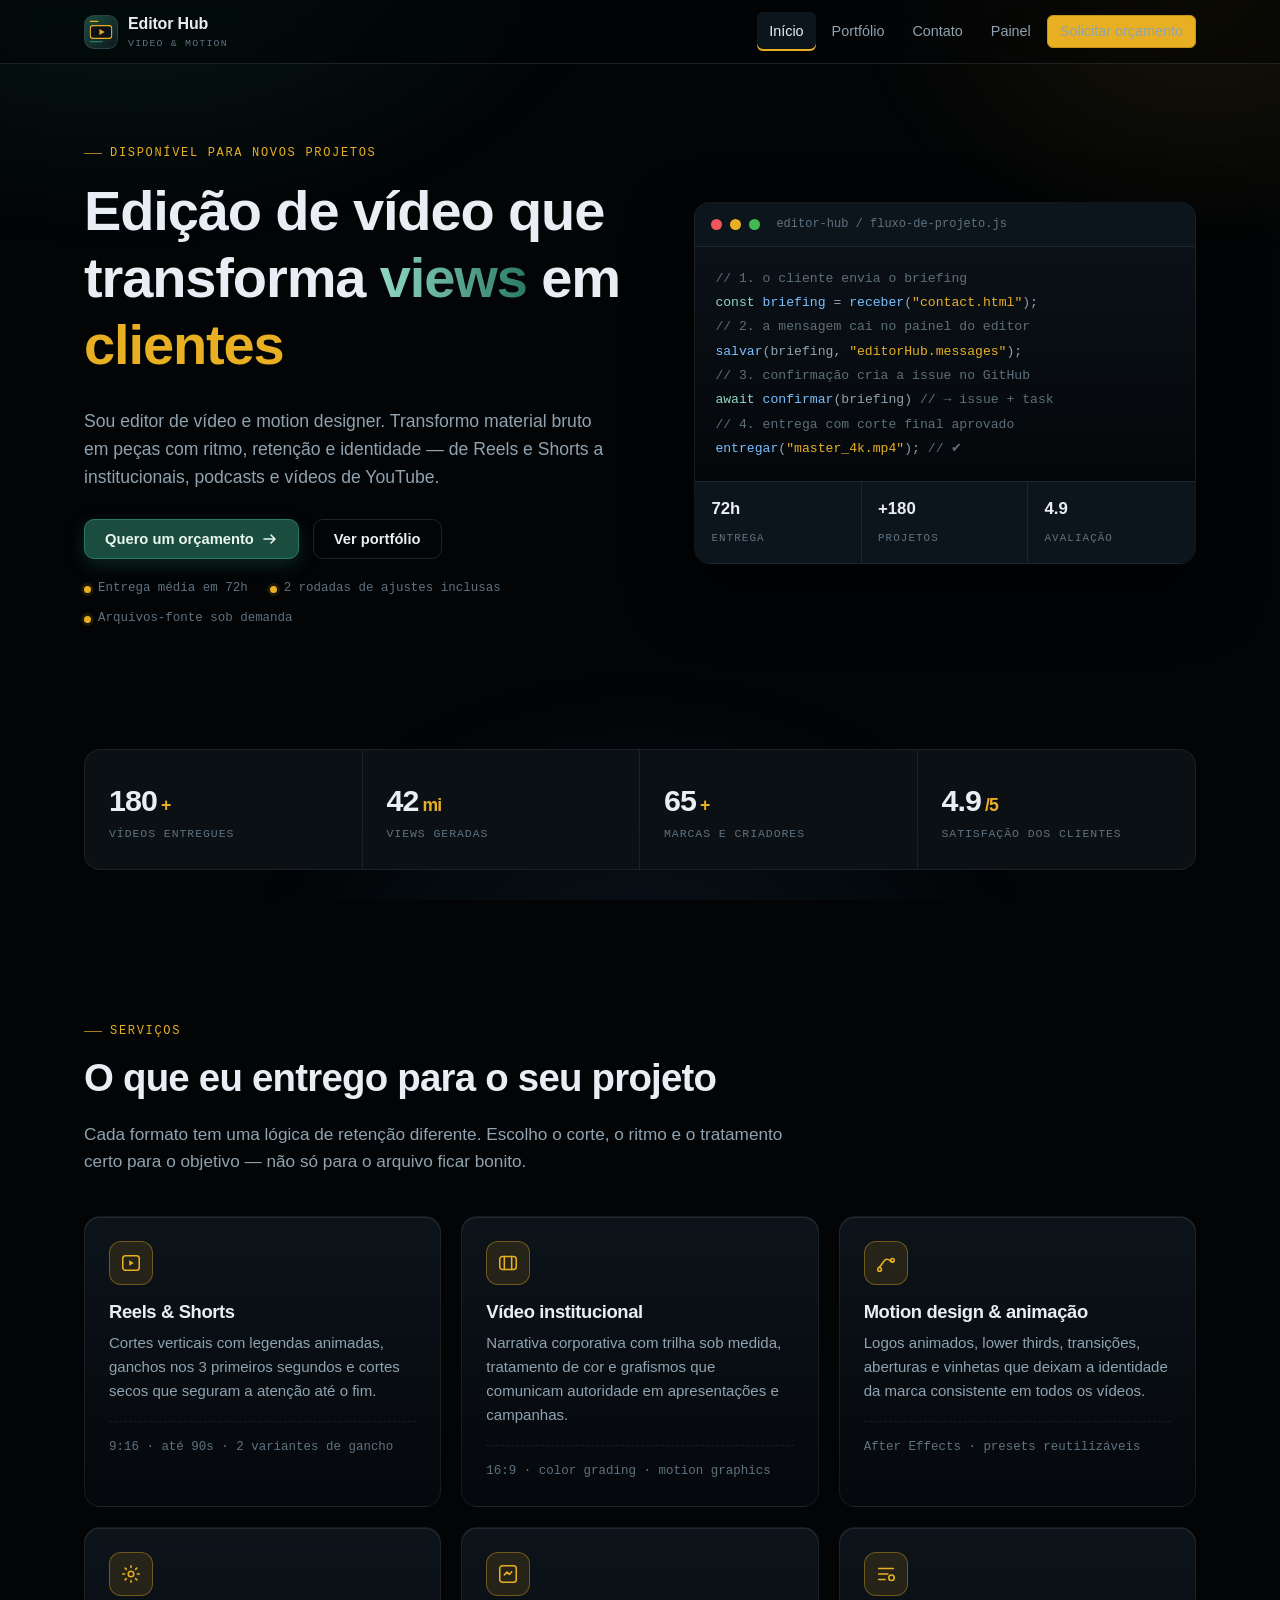
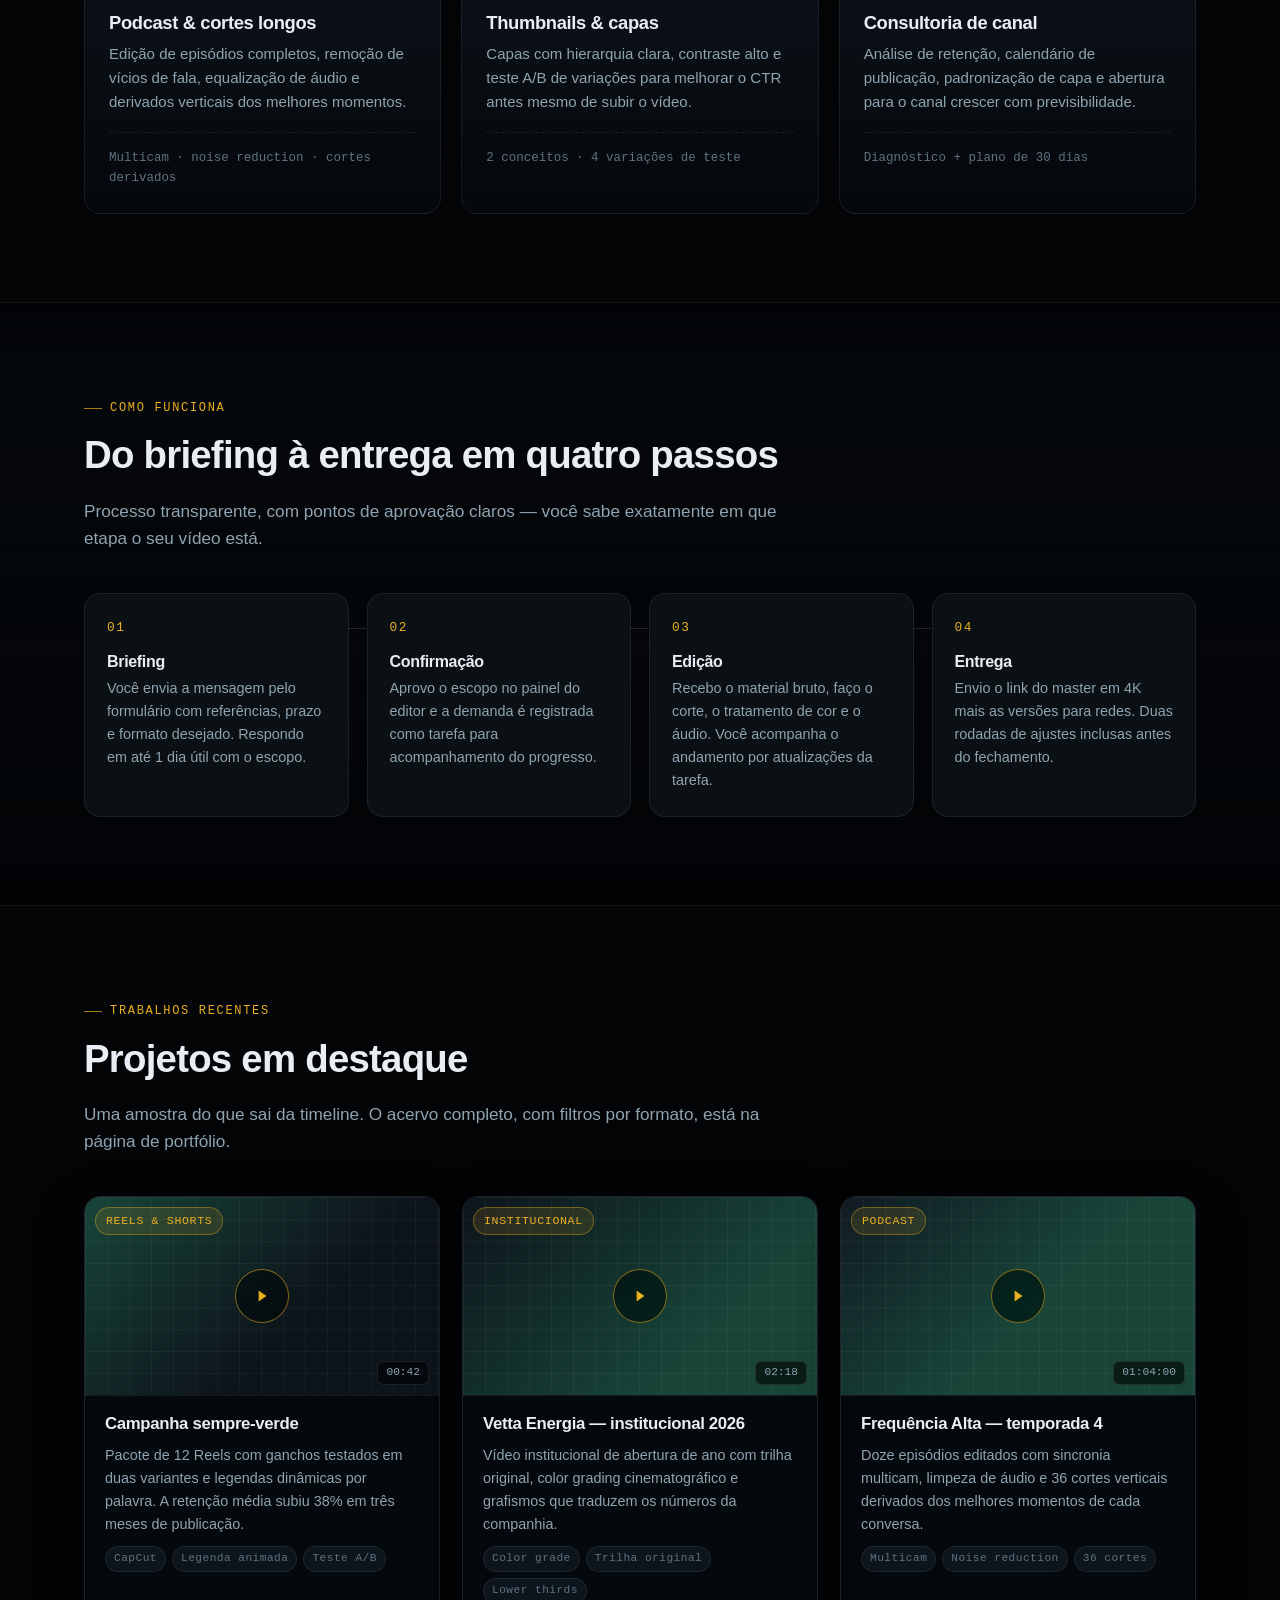
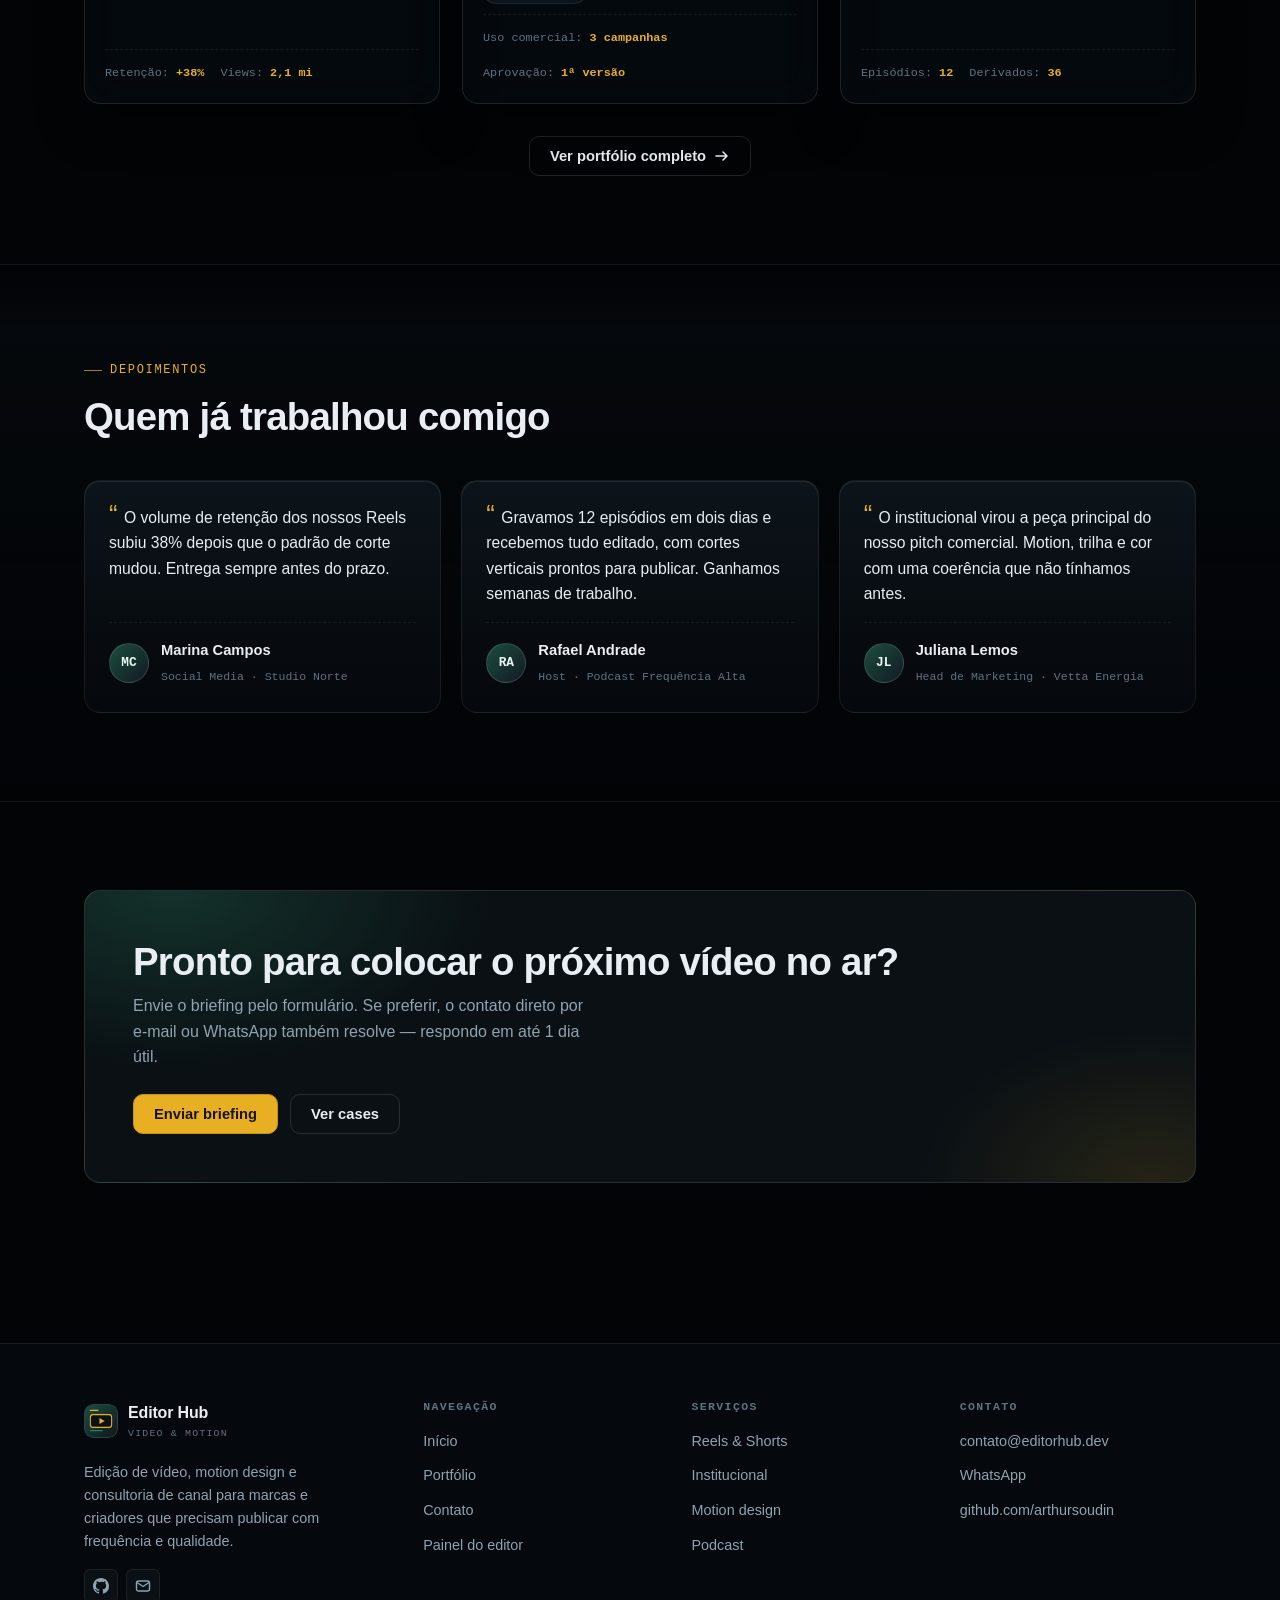
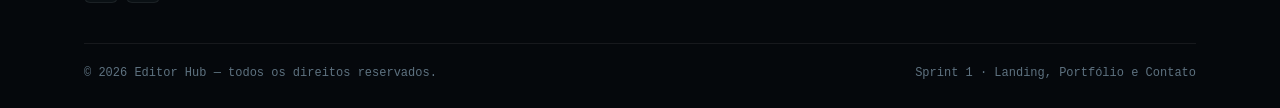
==== commit 9c4f462b: "Primeiro commit de teste" ====
--- a/src/client/index.html
+++ b/src/client/index.html
@@ -5,7 +5,7 @@
   <meta name="viewport" content="width=device-width, initial-scale=1.0" />
   <title>Editor Hub — Edição de vídeo que gera resultado</title>
   <meta name="description" content="Edição de vídeo, motion design e cortes estratégicos para marcas e criadores. Reels, Shorts, institucionais e YouTube com entrega rápida e padrão de cinema." />
-  <meta name="theme-color" content="#080d10" />
+  <meta name="theme-color" content="#020406" />
   <meta name="author" content="arthursoudin" />
   <meta property="og:type" content="website" />
   <meta property="og:title" content="Editor Hub — Edição de vídeo que gera resultado" />
--- a/src/client/style.css
+++ b/src/client/style.css
@@ -1,29 +1,38 @@
 /* ============================================================
-   EDITOR HUB — Design System (Dark Mode inspirado no GitHub Copilot)
+   EDITOR HUB — Design System (Dark Mode profundo + glassmorphism)
    Sprint 1: Landing Page, Portfólio e Contato
-   Paleta base: #1B4D3E (verde institucional) + #E9AF22 (dourado acento)
+   Paleta: #020406 (fundo) · #1B4D3E (verde institucional) · #E9AF22 (dourado)
    ============================================================ */
 
 /* ------------------------------------------------------------
    1. TOKENS
    ------------------------------------------------------------ */
 :root {
-  /* Superfícies */
-  --bg: #080d10;
-  --bg-alt: #0b1116;
-  --surface: #0f171d;
-  --surface-2: #131e25;
-  --surface-3: #18262e;
+  /* Superfícies — dark profundo (quase-black com undertone petróleo) */
+  --bg: #020406;
+  --bg-alt: #05080c;
+  --surface: #0a1014;
+  --surface-2: #0d151c;
+  --surface-3: #111b23;
 
   /* Bordas sutis (estilo GitHub) */
-  --border: #20303a;
-  --border-strong: #2c4048;
-  --border-accent: rgba(233, 175, 34, 0.35);
+  --border: rgba(255, 255, 255, 0.07);
+  --border-strong: rgba(255, 255, 255, 0.12);
+  --border-accent: rgba(233, 175, 34, 0.38);
 
   /* Texto */
-  --text: #e6edf3;
-  --text-dim: #9fb0bb;
-  --text-faint: #6f818c;
+  --text: #e8eef3;
+  --text-dim: #8fa3b0;
+  --text-faint: #5e7280;
+
+  /* Vidro fosco (glassmorphism) */
+  --glass-bg: rgba(10, 16, 22, 0.46);
+  --glass-bg-hover: rgba(16, 26, 34, 0.58);
+  --glass-bg-strong: rgba(8, 14, 20, 0.88);
+  --glass-border: rgba(255, 255, 255, 0.1);
+  --glass-blur: blur(22px) saturate(165%);
+  --glass-highlight: inset 0 1px 0 rgba(255, 255, 255, 0.09);
+  --glass-shadow: 0 18px 48px rgba(0, 0, 0, 0.42), var(--glass-highlight);
 
   /* Marca */
   --primary: #1b4d3e;
@@ -53,9 +62,9 @@
   --header-h: 64px;
 
   /* Sombras */
-  --shadow-sm: 0 1px 2px rgba(0, 0, 0, 0.45);
-  --shadow: 0 8px 24px rgba(0, 0, 0, 0.45);
-  --shadow-lg: 0 20px 48px rgba(0, 0, 0, 0.55);
+  --shadow-sm: 0 1px 2px rgba(0, 0, 0, 0.55);
+  --shadow: 0 12px 32px rgba(0, 0, 0, 0.5);
+  --shadow-lg: 0 28px 64px rgba(0, 0, 0, 0.62);
 
   --transition: 180ms ease;
 }
@@ -86,7 +95,7 @@
   overflow-x: hidden;
 }
 
-/* Brilho ambiente (assinatura visual Copilot) */
+/* Brilho ambiente — halos profundos para o vidro fosco “pegar” o fundo */
 body::before {
   content: "";
   position: fixed;
@@ -94,8 +103,9 @@
   pointer-events: none;
   z-index: 0;
   background:
-    radial-gradient(60vw 40vw at 12% -8%, rgba(42, 122, 99, 0.22), transparent 60%),
-    radial-gradient(50vw 36vw at 96% 4%, rgba(233, 175, 34, 0.1), transparent 62%);
+    radial-gradient(70vw 48vw at 10% -12%, rgba(27, 77, 62, 0.32), transparent 58%),
+    radial-gradient(46vw 34vw at 94% 0%, rgba(233, 175, 34, 0.09), transparent 60%),
+    radial-gradient(50vw 40vw at 50% 110%, rgba(18, 38, 52, 0.45), transparent 62%);
 }
 
 body > * {
@@ -318,9 +328,10 @@
   height: var(--header-h);
   display: flex;
   align-items: center;
-  background: rgba(8, 13, 16, 0.82);
-  backdrop-filter: blur(12px);
-  border-bottom: 1px solid var(--border);
+  background: rgba(2, 4, 6, 0.55);
+  backdrop-filter: blur(20px) saturate(160%);
+  -webkit-backdrop-filter: blur(20px) saturate(160%);
+  border-bottom: 1px solid var(--glass-border);
 }
 
 .site-header__inner {
@@ -520,12 +531,13 @@
    ------------------------------------------------------------ */
 .card {
   position: relative;
-  background: linear-gradient(180deg, var(--surface), var(--bg-alt));
+  background: linear-gradient(180deg, rgba(13, 21, 28, 0.92), rgba(5, 8, 12, 0.96));
   border: 1px solid var(--border);
   border-radius: var(--radius-lg);
   padding: 24px;
+  box-shadow: var(--glass-highlight);
   transition: border-color var(--transition), transform var(--transition),
-    box-shadow var(--transition);
+    box-shadow var(--transition), background var(--transition);
 }
 
 .card:hover {
@@ -624,14 +636,16 @@
 .chip {
   padding: 8px 16px;
   border-radius: 999px;
-  border: 1px solid var(--border-strong);
-  background: var(--surface);
+  border: 1px solid var(--glass-border);
+  background: rgba(8, 14, 20, 0.45);
   color: var(--text-dim);
   font: inherit;
   font-size: 0.86rem;
   font-weight: 500;
   cursor: pointer;
   transition: all var(--transition);
+  backdrop-filter: blur(10px);
+  -webkit-backdrop-filter: blur(10px);
 }
 
 .chip:hover {
@@ -721,7 +735,9 @@
 .panel {
   border: 1px solid var(--border);
   border-radius: var(--radius-lg);
-  background: linear-gradient(180deg, var(--surface), #0a1014);
+  background: linear-gradient(180deg, rgba(13, 21, 28, 0.9), rgba(2, 4, 6, 0.94));
+  backdrop-filter: blur(18px) saturate(140%);
+  -webkit-backdrop-filter: blur(18px) saturate(140%);
   box-shadow: var(--shadow-lg);
   overflow: hidden;
 }
@@ -925,6 +941,13 @@
   align-items: center;
   justify-content: space-between;
   margin-bottom: 28px;
+  padding: 14px 16px;
+  border-radius: var(--radius-lg);
+  border: 1px solid var(--glass-border);
+  background: var(--glass-bg);
+  backdrop-filter: var(--glass-blur);
+  -webkit-backdrop-filter: var(--glass-blur);
+  box-shadow: var(--glass-highlight);
 }
 
 .search {
@@ -937,8 +960,8 @@
   width: 100%;
   padding: 10px 14px 10px 38px;
   border-radius: var(--radius);
-  border: 1px solid var(--border-strong);
-  background: var(--surface);
+  border: 1px solid var(--glass-border);
+  background: rgba(2, 4, 6, 0.42);
   color: var(--text);
   font: inherit;
   font-size: 0.9rem;
@@ -973,18 +996,25 @@
 .work {
   display: flex;
   flex-direction: column;
-  border: 1px solid var(--border);
+  border: 1px solid var(--glass-border);
   border-radius: var(--radius-lg);
-  background: var(--surface);
+  background: var(--glass-bg);
+  backdrop-filter: var(--glass-blur);
+  -webkit-backdrop-filter: var(--glass-blur);
+  box-shadow: var(--glass-shadow);
   overflow: hidden;
+  isolation: isolate;
   transition: transform var(--transition), border-color var(--transition),
-    box-shadow var(--transition);
+    box-shadow var(--transition), background var(--transition);
 }
 
 .work:hover {
   transform: translateY(-4px);
   border-color: var(--border-accent);
-  box-shadow: var(--shadow);
+  background: var(--glass-bg-hover);
+  box-shadow:
+    0 24px 56px rgba(0, 0, 0, 0.55),
+    inset 0 1px 0 rgba(233, 175, 34, 0.18);
 }
 
 .work__thumb {
@@ -993,7 +1023,7 @@
   display: grid;
   place-items: center;
   border-bottom: 1px solid var(--border);
-  background: #0a1014;
+  background: #05080c;
   cursor: pointer;
 }
 
@@ -1025,16 +1055,17 @@
   display: grid;
   place-items: center;
   border-radius: 50%;
-  background: rgba(8, 13, 16, 0.72);
+  background: rgba(2, 4, 6, 0.55);
   border: 1px solid rgba(233, 175, 34, 0.55);
   color: var(--accent);
-  backdrop-filter: blur(4px);
+  backdrop-filter: blur(10px) saturate(160%);
+  -webkit-backdrop-filter: blur(10px) saturate(160%);
   transition: transform var(--transition), background var(--transition);
 }
 
 .work:hover .work__play {
   transform: scale(1.08);
-  background: rgba(8, 13, 16, 0.9);
+  background: rgba(2, 4, 6, 0.78);
 }
 
 .work__time {
@@ -1044,8 +1075,9 @@
   bottom: 10px;
   padding: 2px 8px;
   border-radius: var(--radius-sm);
-  background: rgba(8, 13, 16, 0.8);
-  border: 1px solid var(--border);
+  background: rgba(2, 4, 6, 0.62);
+  border: 1px solid var(--glass-border);
+  backdrop-filter: blur(8px);
   font-family: var(--font-mono);
   font-size: 0.7rem;
   color: var(--text-dim);
@@ -1113,8 +1145,9 @@
   align-items: center;
   justify-content: center;
   padding: 24px;
-  background: rgba(3, 6, 8, 0.78);
-  backdrop-filter: blur(6px);
+  background: rgba(1, 2, 3, 0.78);
+  backdrop-filter: blur(10px) saturate(140%);
+  -webkit-backdrop-filter: blur(10px) saturate(140%);
 }
 
 .modal.is-open {
@@ -1130,10 +1163,12 @@
   width: min(760px, 100%);
   max-height: 88vh;
   overflow: auto;
-  background: var(--surface);
-  border: 1px solid var(--border-strong);
+  background: rgba(7, 12, 16, 0.94);
+  border: 1px solid var(--glass-border);
   border-radius: var(--radius-lg);
-  box-shadow: var(--shadow-lg);
+  box-shadow: var(--shadow-lg), var(--glass-highlight);
+  backdrop-filter: blur(18px) saturate(160%);
+  -webkit-backdrop-filter: blur(18px) saturate(160%);
 }
 
 .modal__media {
@@ -1365,8 +1400,8 @@
   width: 100%;
   padding: 11px 14px;
   border-radius: var(--radius);
-  border: 1px solid var(--border-strong);
-  background: var(--bg-alt);
+  border: 1px solid var(--glass-border);
+  background: rgba(2, 4, 6, 0.5);
   color: var(--text);
   font: inherit;
   font-size: 0.94rem;
@@ -1965,6 +2000,34 @@
   }
 }
 
+@media (prefers-reduced-transparency: reduce) {
+  .site-header,
+  .panel,
+  .chip,
+  .portfolio-toolbar,
+  .work,
+  .work__play,
+  .modal,
+  .modal__dialog,
+  .admin-stat,
+  .admin-toolbar,
+  .msg-card,
+  .is-admin .card,
+  .admin-dialog {
+    backdrop-filter: none;
+    -webkit-backdrop-filter: none;
+  }
+
+  .work,
+  .admin-stat,
+  .msg-card,
+  .is-admin .card,
+  .admin-dialog,
+  .portfolio-toolbar {
+    background: var(--surface-2);
+  }
+}
+
 .sr-only {
   position: absolute;
   width: 1px;
@@ -2006,19 +2069,32 @@
 }
 
 .admin-stat {
-  background: var(--surface);
-  border: 1px solid var(--border);
+  background: var(--glass-bg);
+  border: 1px solid var(--glass-border);
   border-radius: var(--radius);
   padding: 14px 16px;
   cursor: pointer;
   text-align: left;
   color: var(--text);
   font-family: inherit;
-  transition: border-color var(--transition), transform var(--transition);
-}
-
-.admin-stat:hover { border-color: var(--border-accent); }
-.admin-stat.is-active { border-color: var(--accent); background: var(--surface-2); }
+  backdrop-filter: var(--glass-blur);
+  -webkit-backdrop-filter: var(--glass-blur);
+  box-shadow: var(--glass-highlight);
+  transition: border-color var(--transition), transform var(--transition),
+    background var(--transition), box-shadow var(--transition);
+}
+
+.admin-stat:hover {
+  border-color: var(--border-accent);
+  transform: translateY(-2px);
+  background: var(--glass-bg-hover);
+}
+
+.admin-stat.is-active {
+  border-color: var(--accent);
+  background: rgba(233, 175, 34, 0.1);
+  box-shadow: 0 10px 28px rgba(0, 0, 0, 0.35), inset 0 1px 0 rgba(233, 175, 34, 0.22);
+}
 
 .admin-stat strong { display: block; font-size: 1.6rem; line-height: 1.1; }
 .admin-stat span { font-size: 0.76rem; color: var(--text-dim); font-family: var(--font-mono); }
@@ -2030,6 +2106,13 @@
   align-items: center;
   justify-content: space-between;
   margin: 24px 0 16px;
+  padding: 14px 16px;
+  border-radius: var(--radius-lg);
+  border: 1px solid var(--glass-border);
+  background: var(--glass-bg);
+  backdrop-filter: var(--glass-blur);
+  -webkit-backdrop-filter: var(--glass-blur);
+  box-shadow: var(--glass-highlight);
 }
 
 .admin-toolbar .field { min-width: min(320px, 100%); flex: 1; }
@@ -2041,12 +2124,15 @@
 .msg-list { display: grid; gap: 12px; margin-bottom: 16px; }
 
 .msg-card {
-  background: var(--surface);
-  border: 1px solid var(--border);
+  background: var(--glass-bg);
+  border: 1px solid var(--glass-border);
   border-radius: var(--radius);
   padding: 16px 18px;
   display: grid;
   gap: 10px;
+  backdrop-filter: var(--glass-blur);
+  -webkit-backdrop-filter: var(--glass-blur);
+  box-shadow: var(--glass-shadow);
 }
 
 .msg-card__top { display: flex; flex-wrap: wrap; gap: 8px; align-items: center; }
@@ -2085,16 +2171,25 @@
 .detail-grid dt { font-family: var(--font-mono); font-size: 0.72rem; color: var(--text-faint); }
 .detail-grid dd { margin: 0 0 8px; font-size: 0.94rem; overflow-wrap: anywhere; }
 .detail-msg {
-  background: var(--bg-alt);
-  border: 1px solid var(--border);
+  background: rgba(2, 4, 6, 0.45);
+  border: 1px solid var(--glass-border);
   border-radius: var(--radius-sm);
   padding: 12px 14px;
   white-space: pre-wrap;
   font-size: 0.92rem;
+  backdrop-filter: blur(8px);
 }
 
 .admin-empty { text-align: center; padding: 32px 16px; }
 .admin-empty p { color: var(--text-dim); }
+
+.is-admin .card {
+  background: var(--glass-bg);
+  border-color: var(--glass-border);
+  backdrop-filter: var(--glass-blur);
+  -webkit-backdrop-filter: var(--glass-blur);
+  box-shadow: var(--glass-shadow);
+}
 
 .config-grid { display: grid; gap: 14px; }
 .config-grid .form__row { margin: 0; }
@@ -2111,15 +2206,18 @@
 
 /* Dialog nativo do painel (evita conflito com o .modal do portfolio) */
 .admin-dialog {
-  border: 1px solid var(--border-strong);
+  border: 1px solid var(--glass-border);
   border-radius: var(--radius-lg);
-  background: var(--surface);
+  background: rgba(7, 12, 16, 0.94);
   color: var(--text);
   padding: 24px;
   width: min(640px, calc(100vw - 48px));
-}
-
-.admin-dialog::backdrop { background: rgba(3, 6, 8, 0.78); }
+  backdrop-filter: blur(18px) saturate(160%);
+  -webkit-backdrop-filter: blur(18px) saturate(160%);
+  box-shadow: var(--shadow-lg), var(--glass-highlight);
+}
+
+.admin-dialog::backdrop { background: rgba(1, 2, 3, 0.72); }
 
 .admin-dialog__head {
   display: flex;
